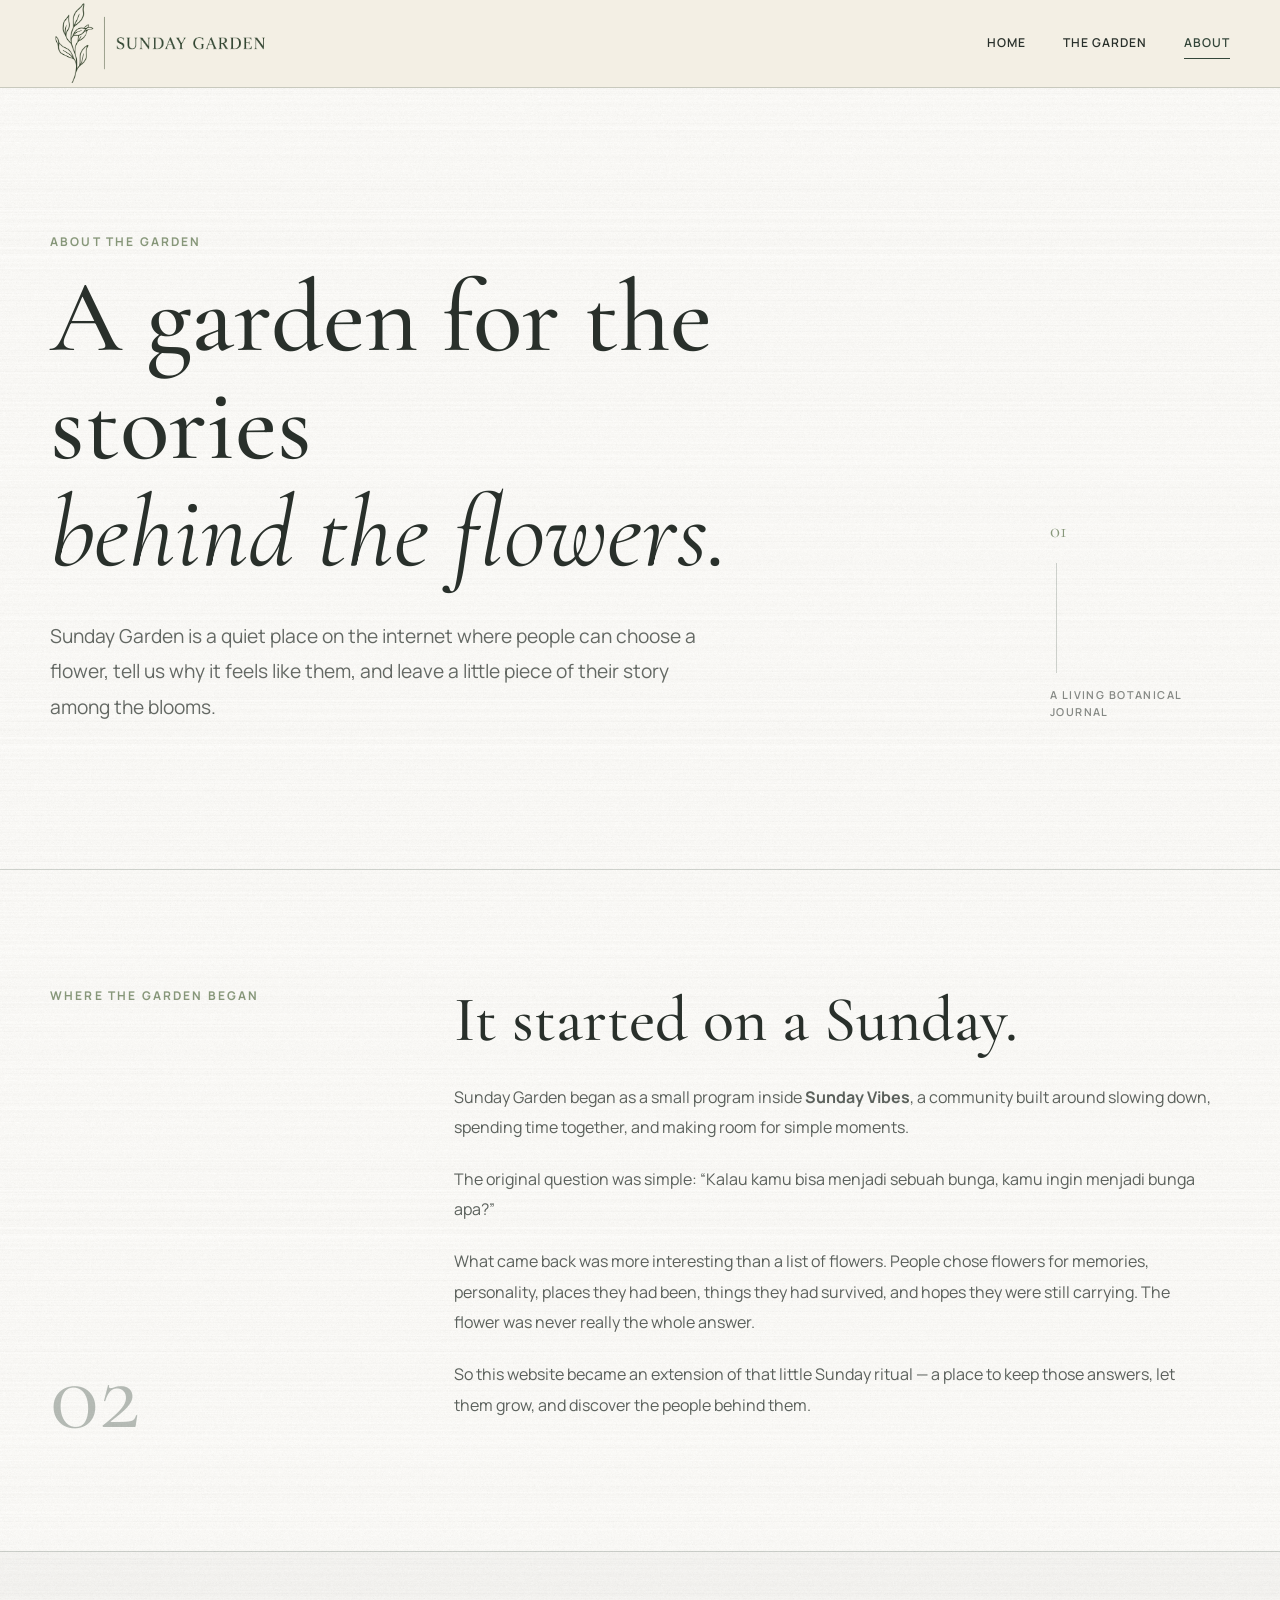
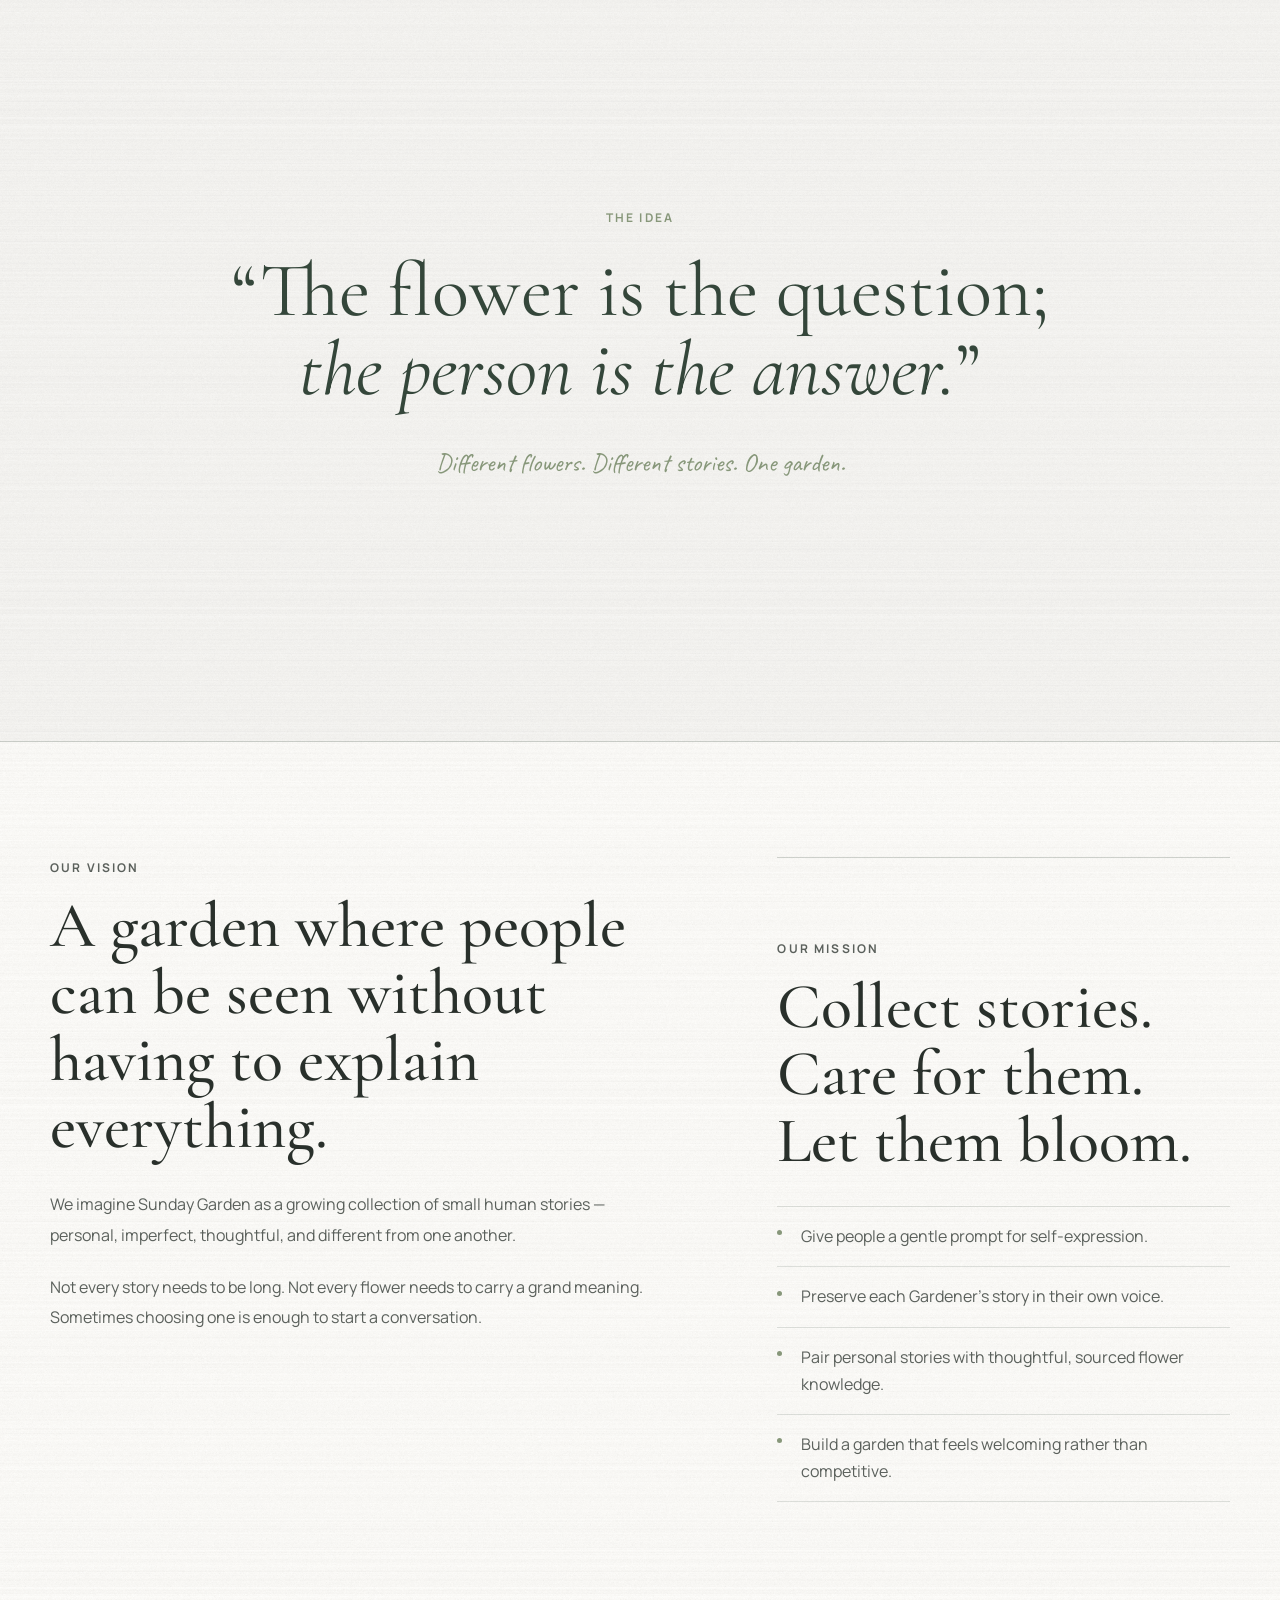
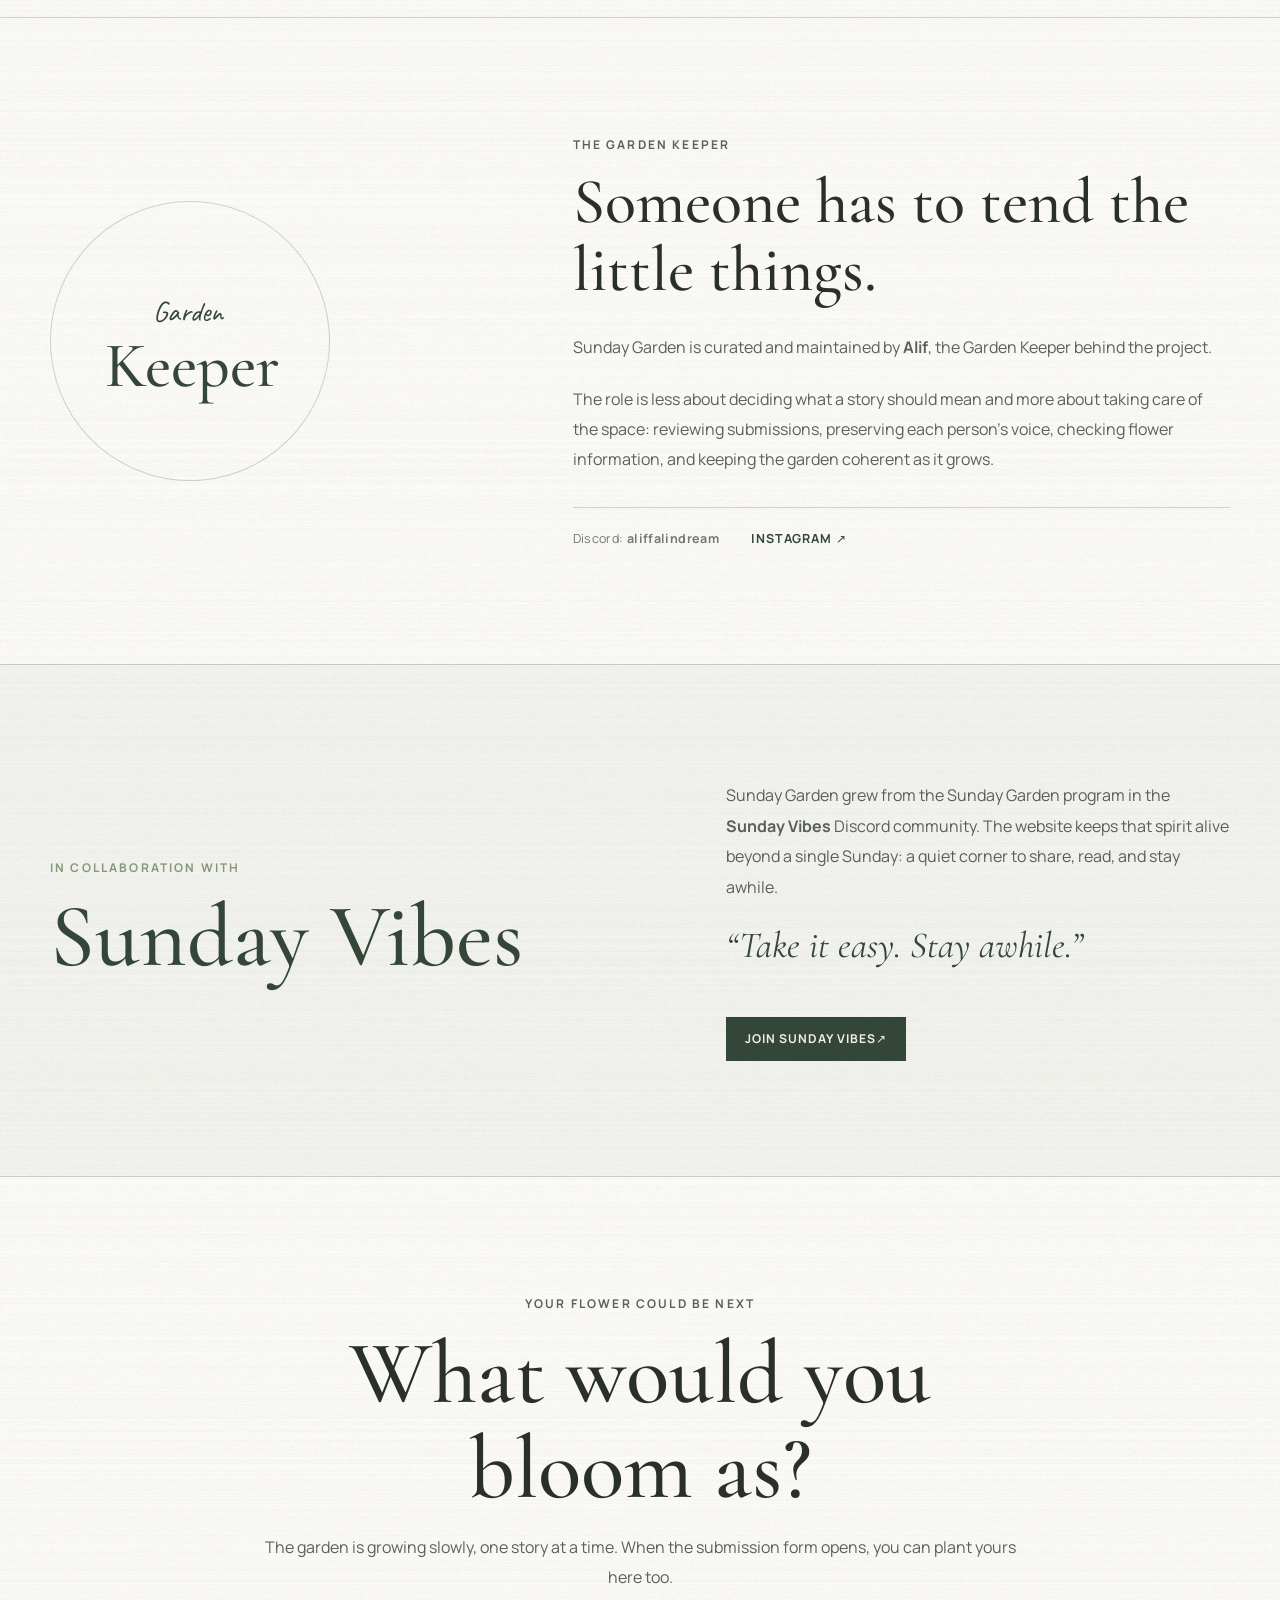
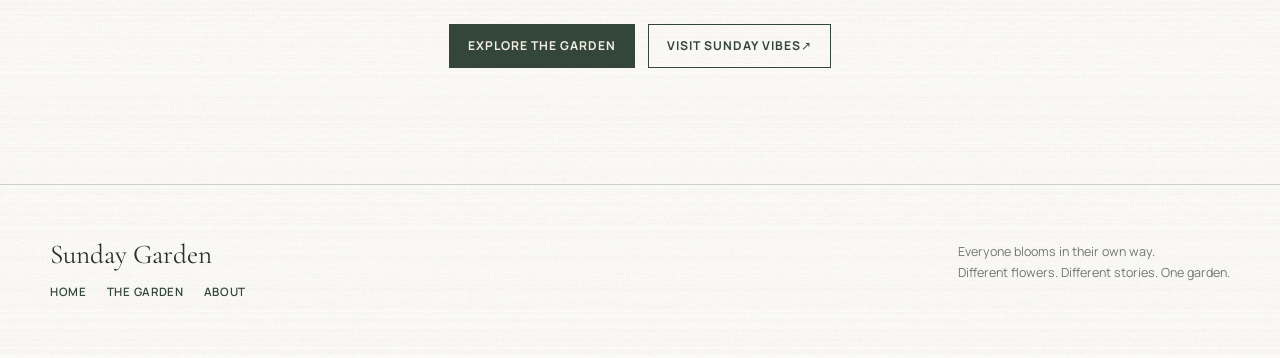
==== about.html @ 01793200 "Initial Sunday Garden website" ====
<!doctype html>
<html lang="en">
<head>
  <meta charset="utf-8">
  <meta name="viewport" content="width=device-width, initial-scale=1">
  <meta name="description" content="Learn how Sunday Garden began, what it believes, and the community behind the garden.">
  <meta name="theme-color" content="#F3EEE3">
  <title>About — Sunday Garden</title>
  <link rel="canonical" href="https://sundaygarden.com/about.html">

  <meta property="og:type" content="website">
  <meta property="og:title" content="About — Sunday Garden">
  <meta property="og:description" content="Learn how Sunday Garden began, what it believes, and the community behind the garden.">
  <meta property="og:url" content="https://sundaygarden.com/about.html">
  <meta name="twitter:card" content="summary_large_image">
  <meta name="twitter:title" content="About — Sunday Garden">
  <meta name="twitter:description" content="Learn how Sunday Garden began, what it believes, and the community behind the garden.">
  <link rel="icon" href="assets/brand/favicon.png" type="image/png">
  <link rel="stylesheet" href="css/main.css">
  <link rel="stylesheet" href="css/components.css">
  <link rel="stylesheet" href="css/about.css">
  <script src="js/main.js" defer></script>
  <script src="js/about.js" defer></script>
</head>
<body>
  <a class="skip-link" href="#main-content">Skip to content</a>
  <header class="site-header" data-site-header></header>

  <main id="main-content">
    <section class="about-hero" aria-labelledby="about-title">
      <div class="container about-hero__inner">
        <div class="about-hero__copy">
          <p class="eyebrow">About the garden</p>
          <h1 id="about-title">A garden for the stories<br><em>behind the flowers.</em></h1>
          <p class="about-hero__intro">Sunday Garden is a quiet place on the internet where people can choose a flower, tell us why it feels like them, and leave a little piece of their story among the blooms.</p>
        </div>
        <div class="about-hero__aside" aria-hidden="true">
          <span class="about-hero__number">01</span>
          <span class="about-hero__line"></span>
          <span class="about-hero__caption">A living botanical journal</span>
        </div>
      </div>
    </section>

    <section class="about-origin section" aria-labelledby="origin-title">
      <div class="container about-split">
        <div class="about-section-label">
          <p class="eyebrow">Where the garden began</p>
          <span class="about-section-label__number">02</span>
        </div>
        <div class="about-copy reading-width">
          <h2 id="origin-title">It started on a Sunday.</h2>
          <p>Sunday Garden began as a small program inside <strong>Sunday Vibes</strong>, a community built around slowing down, spending time together, and making room for simple moments.</p>
          <p>The original question was simple: <em>“Kalau kamu bisa menjadi sebuah bunga, kamu ingin menjadi bunga apa?”</em></p>
          <p>What came back was more interesting than a list of flowers. People chose flowers for memories, personality, places they had been, things they had survived, and hopes they were still carrying. The flower was never really the whole answer.</p>
          <p>So this website became an extension of that little Sunday ritual — a place to keep those answers, let them grow, and discover the people behind them.</p>
        </div>
      </div>
    </section>

    <section class="about-philosophy section" aria-labelledby="philosophy-title">
      <div class="container about-philosophy__inner">
        <p class="eyebrow">The idea</p>
        <blockquote>
          <p id="philosophy-title">“The flower is the question;<br><em>the person is the answer.</em>”</p>
        </blockquote>
        <p class="about-philosophy__note">Different flowers. Different stories. One garden.</p>
      </div>
    </section>

    <section class="about-vision section" aria-labelledby="vision-title">
      <div class="container about-values">
        <article class="about-value">
          <p class="eyebrow">Our vision</p>
          <h2 id="vision-title">A garden where people can be seen without having to explain everything.</h2>
          <p>We imagine Sunday Garden as a growing collection of small human stories — personal, imperfect, thoughtful, and different from one another.</p>
          <p>Not every story needs to be long. Not every flower needs to carry a grand meaning. Sometimes choosing one is enough to start a conversation.</p>
        </article>
        <article class="about-value about-value--mission" aria-labelledby="mission-title">
          <p class="eyebrow">Our mission</p>
          <h2 id="mission-title">Collect stories. Care for them. Let them bloom.</h2>
          <ul class="about-list">
            <li>Give people a gentle prompt for self-expression.</li>
            <li>Preserve each Gardener's story in their own voice.</li>
            <li>Pair personal stories with thoughtful, sourced flower knowledge.</li>
            <li>Build a garden that feels welcoming rather than competitive.</li>
          </ul>
        </article>
      </div>
    </section>

    <section class="about-keeper section" aria-labelledby="keeper-title">
      <div class="container about-keeper__layout">
        <div class="about-keeper__mark" aria-hidden="true">
          <span>Garden</span>
          <strong>Keeper</strong>
        </div>
        <div class="about-copy">
          <p class="eyebrow">The Garden Keeper</p>
          <h2 id="keeper-title">Someone has to tend the little things.</h2>
          <p>Sunday Garden is curated and maintained by <strong>Alif</strong>, the Garden Keeper behind the project.</p>
          <p>The role is less about deciding what a story should mean and more about taking care of the space: reviewing submissions, preserving each person's voice, checking flower information, and keeping the garden coherent as it grows.</p>
          <div class="about-keeper__links" aria-label="Garden Keeper links">
            <span class="about-contact">Discord: <strong>aliffalindream</strong></span>
            <a class="text-link" href="https://instagram.com/aliffalindream" target="_blank" rel="noopener noreferrer">Instagram <span aria-hidden="true">↗</span></a>
          </div>
        </div>
      </div>
    </section>

    <section class="about-collab section" aria-labelledby="collab-title">
      <div class="container about-collab__inner">
        <div>
          <p class="eyebrow">In collaboration with</p>
          <h2 id="collab-title">Sunday Vibes</h2>
        </div>
        <div class="about-collab__copy">
          <p>Sunday Garden grew from the Sunday Garden program in the <strong>Sunday Vibes</strong> Discord community. The website keeps that spirit alive beyond a single Sunday: a quiet corner to share, read, and stay awhile.</p>
          <p class="about-collab__motto">“Take it easy. Stay awhile.”</p>
          <a class="button" href="https://discord.gg/Nv282KzXm" target="_blank" rel="noopener noreferrer">Join Sunday Vibes <span aria-hidden="true">↗</span></a>
        </div>
      </div>
    </section>

    <section class="about-cta section" aria-labelledby="about-cta-title">
      <div class="container about-cta__inner">
        <p class="eyebrow">Your flower could be next</p>
        <h2 id="about-cta-title">What would you bloom as?</h2>
        <p>The garden is growing slowly, one story at a time. When the submission form opens, you can plant yours here too.</p>
        <div class="about-cta__actions">
          <a class="button" href="garden.html">Explore the Garden</a>
          <a class="button button--outline" href="https://discord.gg/Nv282KzXm" target="_blank" rel="noopener noreferrer">Visit Sunday Vibes <span aria-hidden="true">↗</span></a>
        </div>
      </div>
    </section>
  </main>

  <footer class="site-footer" data-site-footer></footer>
</body>
</html>
---- css/main.css ----
@import url('https://fonts.googleapis.com/css2?family=Caveat:wght@400;500&family=Cormorant+Garamond:ital,wght@0,400;0,500;0,600;1,400;1,500&family=Manrope:wght@400;500;600;700&display=swap');

:root {
  --forest: #34463A;
  --sage: #87977A;
  --paper: #F3EEE3;
  --taupe: #A69B88;
  --mist: #A8B9BC;
  --lotus-blue: #7188B5;
  --dusty-rose: #C49A98;
  --ink: #29302B;

  --font-display: "Cormorant Garamond", Georgia, serif;
  --font-body: "Manrope", Arial, sans-serif;
  --font-hand: "Caveat", cursive;

  --content-width: 1180px;
  --reading-width: 760px;
  --gutter: clamp(1.25rem, 4vw, 3rem);
  --section-space: clamp(4rem, 9vw, 8rem);
  --border: rgba(52, 70, 58, 0.22);
  --shadow-paper: 0 12px 30px rgba(41, 48, 43, 0.06);
}

*, *::before, *::after { box-sizing: border-box; }

html {
  scroll-behavior: smooth;
  background: var(--paper);
}

body {
  margin: 0;
  min-width: 320px;
  color: var(--ink);
  background-color: var(--paper);
  background-image: url("../assets/textures/paper.webp");
  background-repeat: repeat;
  background-size: 700px auto;
  font-family: var(--font-body);
  font-size: 16px;
  line-height: 1.7;
  text-rendering: optimizeLegibility;
  -webkit-font-smoothing: antialiased;
  font-synthesis: none;
}

img { display: block; max-width: 100%; height: auto; }

a { color: inherit; }

button, input, textarea, select { font: inherit; }

button { color: inherit; }

h1, h2, h3, p { margin-top: 0; }

h1, h2, h3 {
  font-family: var(--font-display);
  font-weight: 500;
  line-height: 1.05;
}

h1 { font-size: clamp(3rem, 8vw, 7rem); }
h2 { font-size: clamp(2.2rem, 5vw, 4.2rem); }
h3 { font-size: clamp(1.7rem, 3vw, 2.5rem); }

::selection {
  color: var(--paper);
  background: var(--forest);
}

:focus-visible {
  outline: 2px solid var(--forest);
  outline-offset: 4px;
}

.skip-link {
  position: fixed;
  z-index: 1000;
  top: 1rem;
  left: 1rem;
  padding: .65rem 1rem;
  color: var(--paper);
  background: var(--forest);
  transform: translateY(-160%);
  transition: transform 160ms ease;
}
.skip-link:focus { transform: translateY(0); }

.container {
  width: min(100% - (var(--gutter) * 2), var(--content-width));
  margin-inline: auto;
}

.reading-width {
  width: min(100%, var(--reading-width));
  margin-inline: auto;
}

.section {
  padding-block: var(--section-space);
}

.eyebrow {
  margin-bottom: .75rem;
  color: var(--sage);
  font-family: var(--font-body);
  font-size: .75rem;
  font-weight: 700;
  letter-spacing: .18em;
  text-transform: uppercase;
}

.muted { color: rgba(41, 48, 43, .68); }

.sr-only {
  position: absolute;
  width: 1px;
  height: 1px;
  padding: 0;
  margin: -1px;
  overflow: hidden;
  clip: rect(0, 0, 0, 0);
  white-space: nowrap;
  border: 0;
}

.text-center { text-align: center; }

.flow > * + * { margin-top: 1rem; }

@media (prefers-reduced-motion: reduce) {
  html { scroll-behavior: auto; }
  *, *::before, *::after {
    animation-duration: .01ms !important;
    animation-iteration-count: 1 !important;
    transition-duration: .01ms !important;
  }
}

/* Phase 07 — responsive refinement */
:root {
  --header-height: 78px;
}

@media (max-width: 900px) {
  :root {
    --section-space: clamp(3.75rem, 8vw, 6rem);
  }

  h1 { font-size: clamp(3rem, 9vw, 5.75rem); }
  h2 { font-size: clamp(2.1rem, 6vw, 3.75rem); }

  .section { padding-block: var(--section-space); }
}

@media (max-width: 680px) {
  :root {
    --gutter: 1.15rem;
    --section-space: 4rem;
  }

  body {
    font-size: 15px;
    background-size: 520px auto;
  }

  h1 { font-size: clamp(2.9rem, 14vw, 4.4rem); }
  h2 { font-size: clamp(2.15rem, 10vw, 3.2rem); }
  h3 { font-size: clamp(1.5rem, 7vw, 2rem); }

  .container {
    width: min(100% - (var(--gutter) * 2), var(--content-width));
  }

  .button {
    min-height: 46px;
    padding-inline: 1rem;
  }
}

@media (max-width: 380px) {
  :root { --gutter: 1rem; }
  body { font-size: 14px; }
}


/* Phase 08 — accessibility + performance */
img {
  color: rgba(41, 48, 43, .62);
}

[hidden] {
  display: none !important;
}

@media (prefers-reduced-transparency: reduce) {
  .site-header {
    background: var(--paper);
  }
}


.noscript-note {
  padding: 1rem 0;
  color: rgba(41, 48, 43, .68);
  font-family: var(--font-display);
  font-style: italic;
}

/* Phase 10 — final polish */
html { overflow-x: hidden; }
body { overflow-x: hidden; }
button, a, input, select { -webkit-tap-highlight-color: transparent; }

.text-link,
.site-nav__links a,
.site-footer__links a,
.button {
  text-underline-offset: 0.2em;
}

@media (max-width: 680px) {
  .skip-link { left: .75rem; top: .75rem; }
}
---- css/components.css ----
/* Sunday Garden — global components */

.site-header {
  position: sticky;
  top: 0;
  z-index: 20;
  border-bottom: 1px solid var(--border);
  background: rgba(243, 238, 227, 0.94);
  backdrop-filter: blur(8px);
  -webkit-backdrop-filter: blur(8px);
}

.site-nav {
  display: flex;
  align-items: center;
  justify-content: space-between;
  gap: 2rem;
  min-height: 78px;
}

.site-brand {
  display: inline-flex;
  align-items: center;
  flex: 0 0 auto;
  line-height: 0;
}

.site-brand img {
  width: clamp(150px, 18vw, 220px);
  height: auto;
}

.site-nav__links {
  display: flex;
  align-items: center;
  gap: clamp(1rem, 3vw, 2.25rem);
  margin: 0;
  padding: 0;
  list-style: none;
}

.site-nav__links a {
  position: relative;
  display: inline-block;
  padding-block: .35rem;
  color: var(--ink);
  font-size: .76rem;
  font-weight: 600;
  letter-spacing: .09em;
  text-decoration: none;
  text-transform: uppercase;
}

.site-nav__links a::after {
  position: absolute;
  right: 0;
  bottom: 0;
  left: 0;
  height: 1px;
  content: "";
  background: var(--forest);
  transform: scaleX(0);
  transform-origin: right;
  transition: transform 180ms ease;
}

.site-nav__links a:hover::after,
.site-nav__links a:focus-visible::after,
.site-nav__links a[aria-current="page"]::after {
  transform: scaleX(1);
  transform-origin: left;
}

.site-nav__links a[aria-current="page"] {
  color: var(--forest);
}

.site-nav__toggle {
  display: none;
  align-items: center;
  justify-content: center;
  width: 42px;
  height: 42px;
  padding: 0;
  border: 1px solid var(--border);
  border-radius: 0;
  background: transparent;
  cursor: pointer;
}

.site-nav__toggle-bars {
  display: grid;
  gap: 5px;
  width: 18px;
  margin-inline: auto;
}

.site-nav__toggle-bars span {
  display: block;
  height: 1px;
  background: var(--forest);
  transition: transform 180ms ease, opacity 180ms ease;
}

.site-nav__toggle[aria-expanded="true"] .site-nav__toggle-bars span:first-child {
  transform: translateY(3px) rotate(45deg);
}

.site-nav__toggle[aria-expanded="true"] .site-nav__toggle-bars span:last-child {
  transform: translateY(-3px) rotate(-45deg);
}

.site-footer {
  padding: 3.5rem var(--gutter);
  border-top: 1px solid var(--border);
}

.site-footer__inner {
  display: flex;
  align-items: flex-start;
  justify-content: space-between;
  gap: 2rem;
  width: min(100%, var(--content-width));
  margin-inline: auto;
}

.site-footer__mark {
  font-family: var(--font-display);
  font-size: 1.7rem;
  line-height: 1;
}

.site-footer__meta {
  max-width: 36rem;
  margin: 0;
  color: rgba(41, 48, 43, .65);
  font-size: .78rem;
  line-height: 1.7;
}

.site-footer__links {
  display: flex;
  flex-wrap: wrap;
  gap: .5rem 1.25rem;
  margin-top: .9rem;
}

.site-footer__links a {
  color: var(--forest);
  font-size: .72rem;
  font-weight: 600;
  letter-spacing: .06em;
  text-decoration: none;
  text-transform: uppercase;
}

.site-footer__links a:hover,
.site-footer__links a:focus-visible {
  text-decoration: underline;
  text-underline-offset: .25rem;
}

.button {
  display: inline-flex;
  align-items: center;
  justify-content: center;
  min-height: 44px;
  padding: .7rem 1.15rem;
  border: 1px solid var(--forest);
  border-radius: 0;
  color: var(--paper);
  background: var(--forest);
  font-size: .76rem;
  font-weight: 700;
  letter-spacing: .08em;
  line-height: 1.2;
  text-decoration: none;
  text-transform: uppercase;
  transition: background 180ms ease, color 180ms ease, border-color 180ms ease;
}

.button:hover,
.button:focus-visible {
  color: var(--forest);
  background: transparent;
}

.button--outline {
  color: var(--forest);
  background: transparent;
}

.button--outline:hover,
.button--outline:focus-visible {
  color: var(--paper);
  background: var(--forest);
}

@media (max-width: 680px) {
  .site-header {
    backdrop-filter: none;
    -webkit-backdrop-filter: none;
  }

  .site-nav {
    position: relative;
    min-height: 70px;
    padding-block: .85rem;
  }

  .site-nav__toggle {
    display: inline-grid;
    place-items: center;
  }

  .site-nav__links {
    position: absolute;
    top: calc(100% + 1px);
    right: 0;
    left: 0;
    display: grid;
    gap: 0;
    padding: .5rem var(--gutter) .9rem;
    border-bottom: 1px solid var(--border);
    background: var(--paper);
    visibility: hidden;
    opacity: 0;
    transform: translateY(-8px);
    transition: opacity 160ms ease, transform 160ms ease, visibility 160ms ease;
  }

  .site-nav__links[data-open="true"] {
    visibility: visible;
    opacity: 1;
    transform: translateY(0);
  }

  .site-nav__links li {
    border-bottom: 1px solid rgba(52, 70, 58, .1);
  }

  .site-nav__links li:last-child {
    border-bottom: 0;
  }

  .site-nav__links a {
    display: block;
    padding: .85rem 0;
  }

  .site-nav__links a::after {
    display: none;
  }

  .site-footer__inner {
    flex-direction: column;
  }
}

@media (prefers-reduced-motion: reduce) {
  .site-nav__links,
  .site-nav__links a::after,
  .site-nav__toggle-bars span,
  .button {
    transition: none;
  }
}

/* Phase 07 — navigation refinement */
@media (max-width: 900px) and (min-width: 681px) {
  .site-nav { min-height: 72px; }
  .site-brand img { width: clamp(145px, 20vw, 190px); }
  .site-nav__links { gap: 1.15rem; }
  .site-nav__links a { font-size: .7rem; }
}

@media (max-width: 680px) {
  .site-brand img { width: min(46vw, 175px); }

  .site-nav__links a {
    display: block;
    padding: .85rem .1rem;
    font-size: .78rem;
  }

  .site-nav__links a::after { bottom: .45rem; }

  .site-footer { padding-block: 2.75rem; }
  .site-footer__inner { flex-direction: column; }
  .site-footer__meta { max-width: 28rem; }
}


/* Phase 08 — accessible interaction details */
.site-nav__links a,
.button,
.text-link,
.site-footer__links a {
  -webkit-tap-highlight-color: transparent;
}

.site-nav__toggle:focus-visible,
.garden-search input:focus-visible,
.garden-filter select:focus-visible {
  outline-offset: 3px;
}
---- css/about.css ----
/* Sunday Garden — About page */

.about-hero {
  min-height: min(760px, calc(100vh - 78px));
  display: grid;
  align-items: center;
  border-bottom: 1px solid var(--border);
}

.about-hero__inner {
  display: grid;
  grid-template-columns: minmax(0, 1fr) 180px;
  gap: 4rem;
  align-items: end;
  padding-block: clamp(5rem, 12vw, 9rem);
}

.about-hero__copy { max-width: 850px; }

.about-hero h1 {
  max-width: 900px;
  margin-bottom: 2rem;
  font-size: clamp(3.3rem, 8vw, 7rem);
}

.about-hero h1 em,
.about-copy h2 em,
.about-value h2 em { font-weight: 400; }

.about-hero__intro {
  max-width: 680px;
  margin: 0;
  color: rgba(41, 48, 43, .72);
  font-size: clamp(1rem, 1.5vw, 1.2rem);
  line-height: 1.85;
}

.about-hero__aside {
  display: flex;
  flex-direction: column;
  align-items: flex-start;
  gap: .9rem;
  padding-bottom: .35rem;
}

.about-hero__number {
  color: var(--sage);
  font-family: var(--font-display);
  font-size: 1.3rem;
}

.about-hero__line {
  width: 1px;
  height: 110px;
  margin-left: .4rem;
  background: var(--border);
}

.about-hero__caption {
  max-width: 9rem;
  color: rgba(41, 48, 43, .56);
  font-size: .68rem;
  font-weight: 600;
  letter-spacing: .13em;
  line-height: 1.5;
  text-transform: uppercase;
}

.about-split {
  display: grid;
  grid-template-columns: minmax(180px, .65fr) minmax(0, 1.8fr);
  gap: clamp(3rem, 8vw, 8rem);
}

.about-section-label {
  display: flex;
  flex-direction: column;
  justify-content: space-between;
  min-height: 100%;
}

.about-section-label__number {
  color: rgba(52, 70, 58, .35);
  font-family: var(--font-display);
  font-size: clamp(4rem, 8vw, 7rem);
  line-height: .8;
}

.about-copy { max-width: 760px; }

.about-copy h2,
.about-value h2,
.about-keeper h2 {
  margin-bottom: 1.8rem;
  font-size: clamp(2.5rem, 5vw, 4.5rem);
}

.about-copy p,
.about-value p,
.about-collab__copy p,
.about-cta__inner > p {
  color: rgba(41, 48, 43, .76);
  line-height: 1.9;
}

.about-copy p + p,
.about-value p + p,
.about-collab__copy p + p { margin-top: 1.35rem; }

.about-philosophy {
  overflow: hidden;
  border-block: 1px solid var(--border);
  background: rgba(52, 70, 58, .035);
}

.about-philosophy__inner {
  position: relative;
  text-align: center;
  padding-block: clamp(5rem, 11vw, 9rem);
}

.about-philosophy blockquote { margin: 1.5rem auto 0; }

.about-philosophy blockquote p {
  margin: 0;
  color: var(--forest);
  font-family: var(--font-display);
  font-size: clamp(2.5rem, 6vw, 5.6rem);
  font-weight: 400;
  line-height: 1.02;
}

.about-philosophy__note {
  margin: 2rem 0 0;
  color: var(--sage);
  font-family: var(--font-hand);
  font-size: clamp(1.25rem, 2vw, 1.7rem);
}

.about-values {
  display: grid;
  grid-template-columns: 1.15fr .85fr;
  gap: clamp(3rem, 9vw, 9rem);
}

.about-value--mission {
  padding-top: 5rem;
  border-top: 1px solid var(--border);
}

.about-list {
  margin: 2rem 0 0;
  padding: 0;
  list-style: none;
}

.about-list li {
  position: relative;
  padding: 1rem 0 1rem 1.5rem;
  border-top: 1px solid rgba(52, 70, 58, .15);
  color: rgba(41, 48, 43, .76);
  line-height: 1.7;
}

.about-list li::before {
  position: absolute;
  top: 1.45rem;
  left: 0;
  width: 5px;
  height: 5px;
  border-radius: 50%;
  background: var(--sage);
  content: "";
}

.about-list li:last-child { border-bottom: 1px solid rgba(52, 70, 58, .15); }

.about-keeper { border-top: 1px solid var(--border); }

.about-keeper__layout {
  display: grid;
  grid-template-columns: minmax(220px, .75fr) minmax(0, 1.25fr);
  gap: clamp(3rem, 10vw, 10rem);
  align-items: center;
}

.about-keeper__mark {
  display: flex;
  flex-direction: column;
  width: min(100%, 280px);
  aspect-ratio: 1;
  align-items: center;
  justify-content: center;
  border: 1px solid var(--border);
  border-radius: 50%;
  color: var(--forest);
  transform: rotate(-5deg);
}

.about-keeper__mark span {
  font-family: var(--font-hand);
  font-size: 1.8rem;
  transform: rotate(5deg);
}

.about-keeper__mark strong {
  font-family: var(--font-display);
  font-size: clamp(2.4rem, 5vw, 4rem);
  font-weight: 500;
  line-height: .9;
  transform: rotate(5deg);
}

.about-keeper__links {
  display: flex;
  flex-wrap: wrap;
  gap: 1rem 2rem;
  align-items: center;
  margin-top: 2rem;
  padding-top: 1.25rem;
  border-top: 1px solid var(--border);
}

.about-contact {
  color: rgba(41, 48, 43, .64);
  font-size: .78rem;
  letter-spacing: .03em;
}

.about-collab {
  border-block: 1px solid var(--border);
  background: rgba(135, 151, 122, .08);
}

.about-collab__inner {
  display: grid;
  grid-template-columns: minmax(0, 1fr) minmax(0, .9fr);
  gap: clamp(3rem, 9vw, 8rem);
  align-items: center;
}

.about-collab h2 {
  margin: 0;
  color: var(--forest);
  font-size: clamp(3rem, 7vw, 6rem);
}

.about-collab__copy { max-width: 590px; }

.about-collab__motto {
  color: var(--forest) !important;
  font-family: var(--font-display);
  font-size: clamp(1.6rem, 3vw, 2.3rem);
  font-style: italic;
  line-height: 1.2 !important;
}

.about-collab .button { margin-top: .8rem; }

.about-cta { text-align: center; }

.about-cta__inner {
  max-width: 760px;
  margin-inline: auto;
}

.about-cta h2 {
  margin-bottom: 1rem;
  font-size: clamp(3rem, 7vw, 6rem);
}

.about-cta__actions {
  display: flex;
  flex-wrap: wrap;
  justify-content: center;
  gap: .8rem;
  margin-top: 2rem;
}

.text-link {
  color: var(--forest);
  font-size: .78rem;
  font-weight: 700;
  letter-spacing: .07em;
  text-decoration: none;
  text-transform: uppercase;
}

.text-link:hover,
.text-link:focus-visible { text-decoration: underline; text-underline-offset: .3rem; }

@media (max-width: 820px) {
  .about-hero__inner,
  .about-split,
  .about-values,
  .about-keeper__layout,
  .about-collab__inner {
    grid-template-columns: 1fr;
  }

  .about-hero { min-height: auto; }

  .about-hero__inner { gap: 2rem; }

  .about-hero__aside {
    flex-direction: row;
    align-items: center;
  }

  .about-hero__line {
    width: 80px;
    height: 1px;
    margin: 0;
  }

  .about-section-label { min-height: auto; }
  .about-section-label__number { display: none; }

  .about-value--mission { padding-top: 0; border-top: 0; }

  .about-keeper__mark { width: 190px; }
}

@media (max-width: 560px) {
  .about-hero h1 { font-size: clamp(3rem, 15vw, 4.6rem); }

  .about-philosophy blockquote p { font-size: clamp(2.35rem, 12vw, 3.5rem); }

  .about-cta__actions {
    flex-direction: column;
    align-items: stretch;
  }
}

/* Phase 07 — about responsive refinement */
@media (max-width: 1000px) and (min-width: 681px) {
  .about-hero__inner { grid-template-columns: minmax(0, 1fr) 120px; gap: 2.5rem; }
  .about-split { gap: 3rem; }
  .about-values { gap: 3rem; }
  .about-keeper__layout { gap: 4rem; }
  .about-collab__inner { gap: 3.5rem; }
}

@media (max-width: 680px) {
  .about-hero { min-height: auto; }
  .about-hero__inner { grid-template-columns: 1fr; gap: 2.5rem; padding-block: 4.5rem 3.75rem; }
  .about-hero h1 { font-size: clamp(3rem, 14vw, 4.4rem); }
  .about-hero__intro { line-height: 1.75; }
  .about-hero__aside { flex-direction: row; align-items: center; padding-bottom: 0; }
  .about-hero__line { width: 70px; height: 1px; margin-left: 0; }
  .about-hero__caption { max-width: none; }
  .about-split { grid-template-columns: 1fr; gap: 2rem; }
  .about-section-label { min-height: auto; }
  .about-section-label__number { font-size: 4rem; }
  .about-copy h2, .about-value h2, .about-keeper h2 { font-size: clamp(2.2rem, 10vw, 3.1rem); }
  .about-philosophy__inner { padding-block: 4.5rem; }
  .about-philosophy blockquote p { font-size: clamp(2.25rem, 11vw, 3.4rem); }
  .about-values { grid-template-columns: 1fr; gap: 3.5rem; }
  .about-value--mission { padding-top: 3rem; }
  .about-keeper__layout { grid-template-columns: 1fr; gap: 3rem; align-items: start; }
  .about-keeper__mark { width: min(58vw, 240px); margin-inline: auto; }
  .about-keeper__links { align-items: flex-start; flex-direction: column; gap: .8rem; }
  .about-collab__inner { grid-template-columns: 1fr; gap: 2.5rem; }
  .about-collab h2 { font-size: clamp(3rem, 15vw, 5rem); }
  .about-cta__actions { flex-direction: column; }
  .about-cta__actions .button { width: 100%; }
}
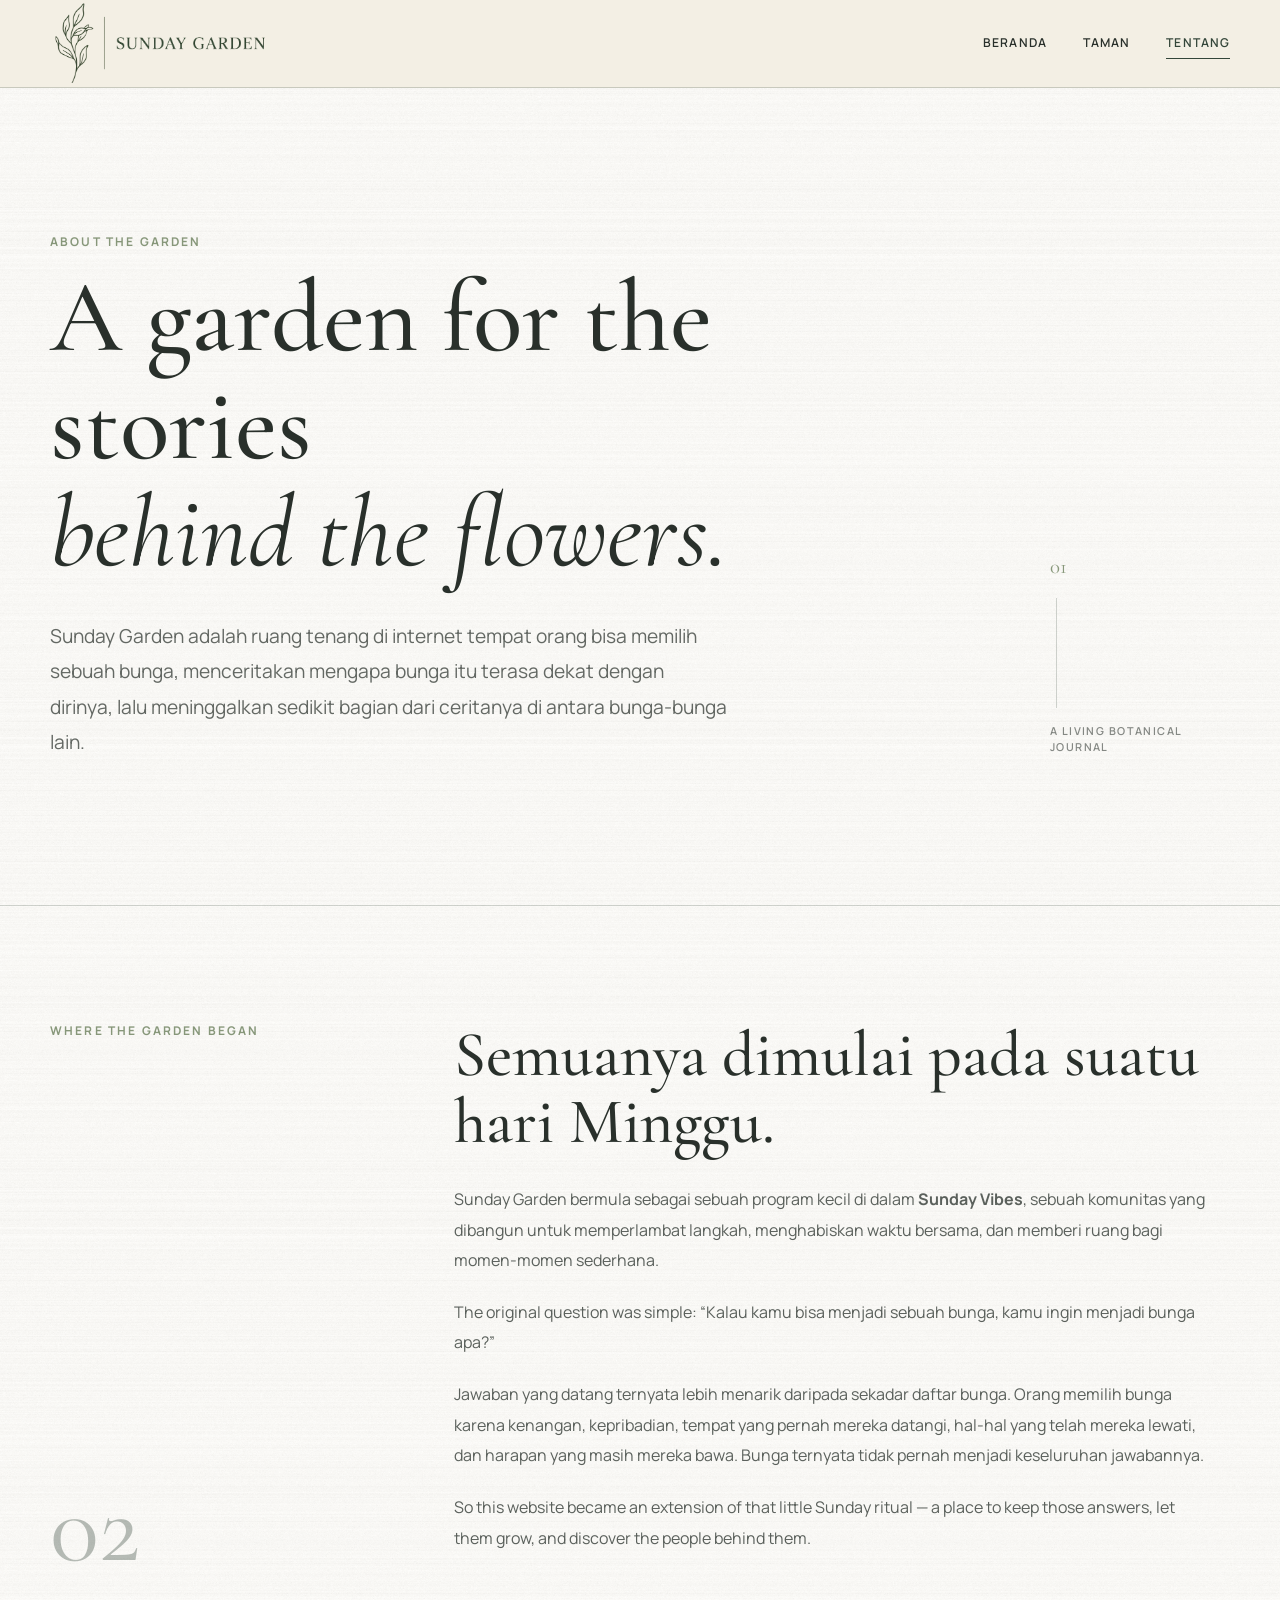
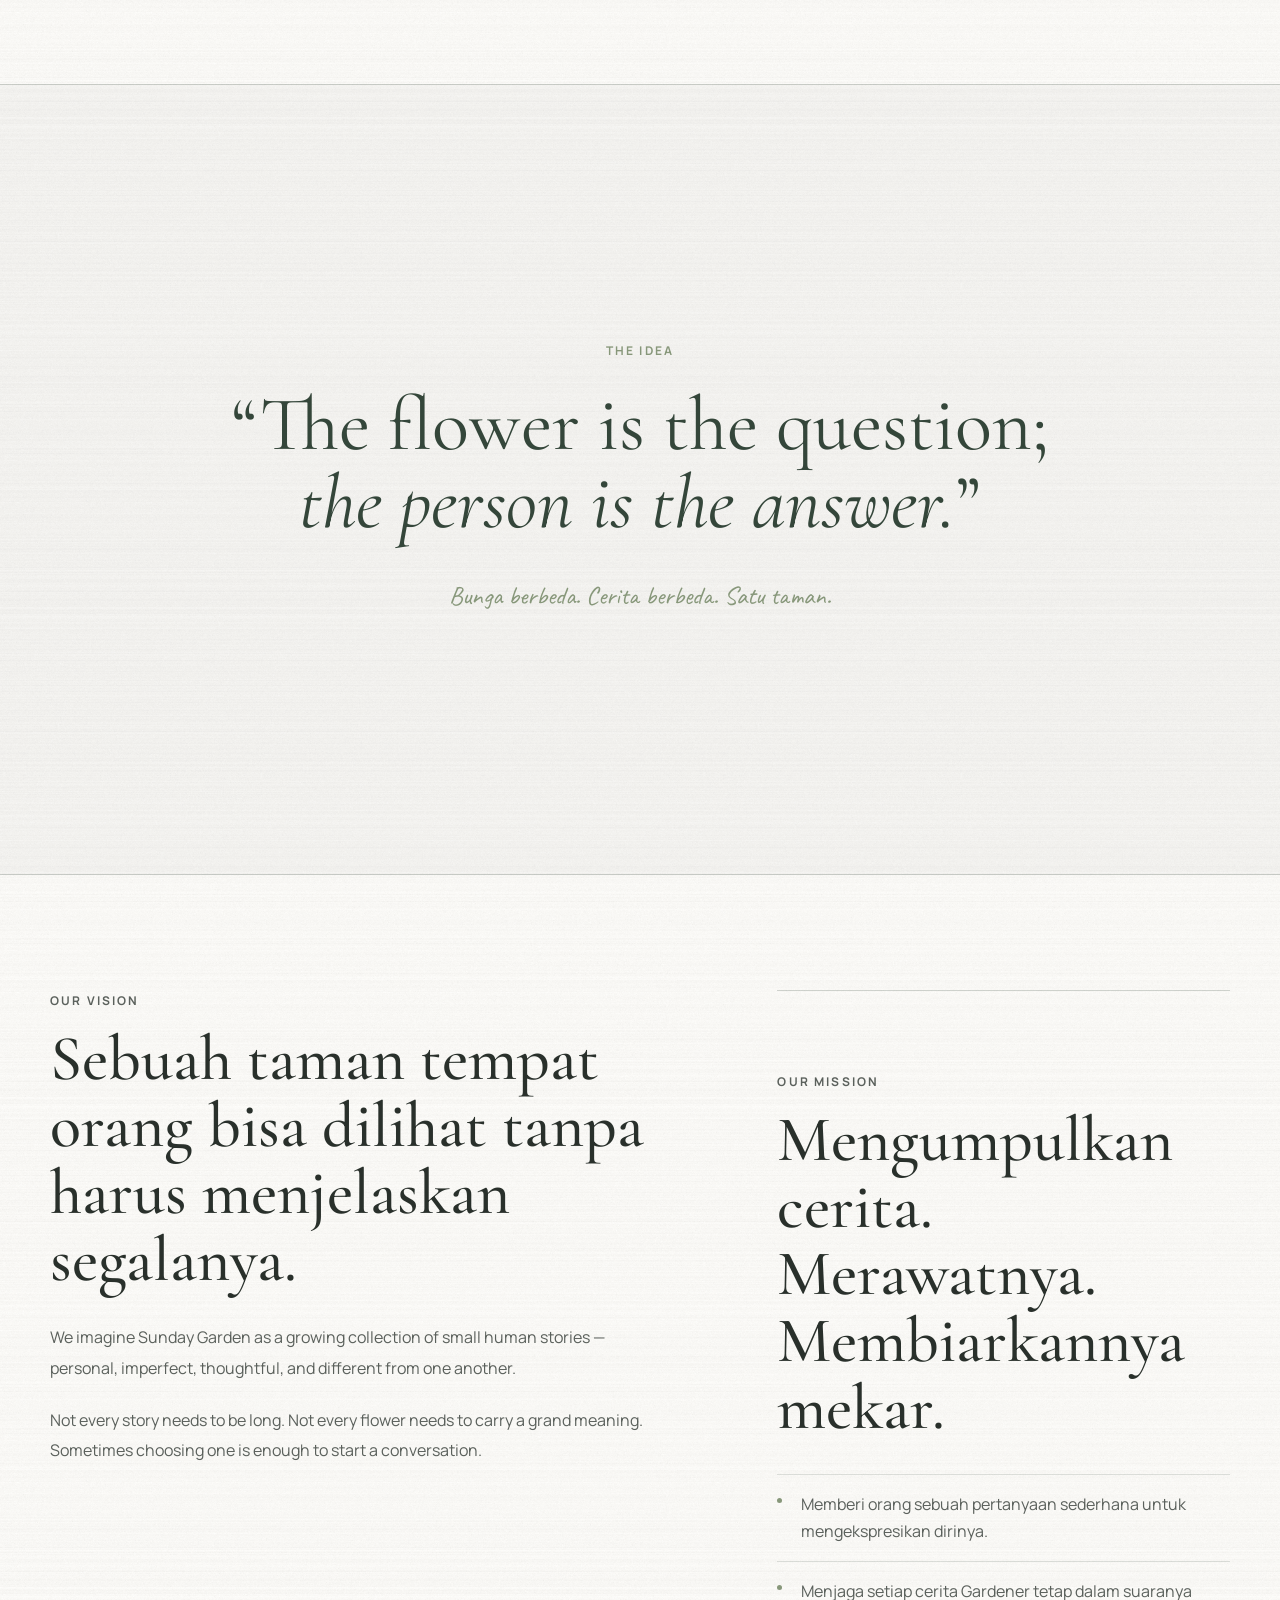
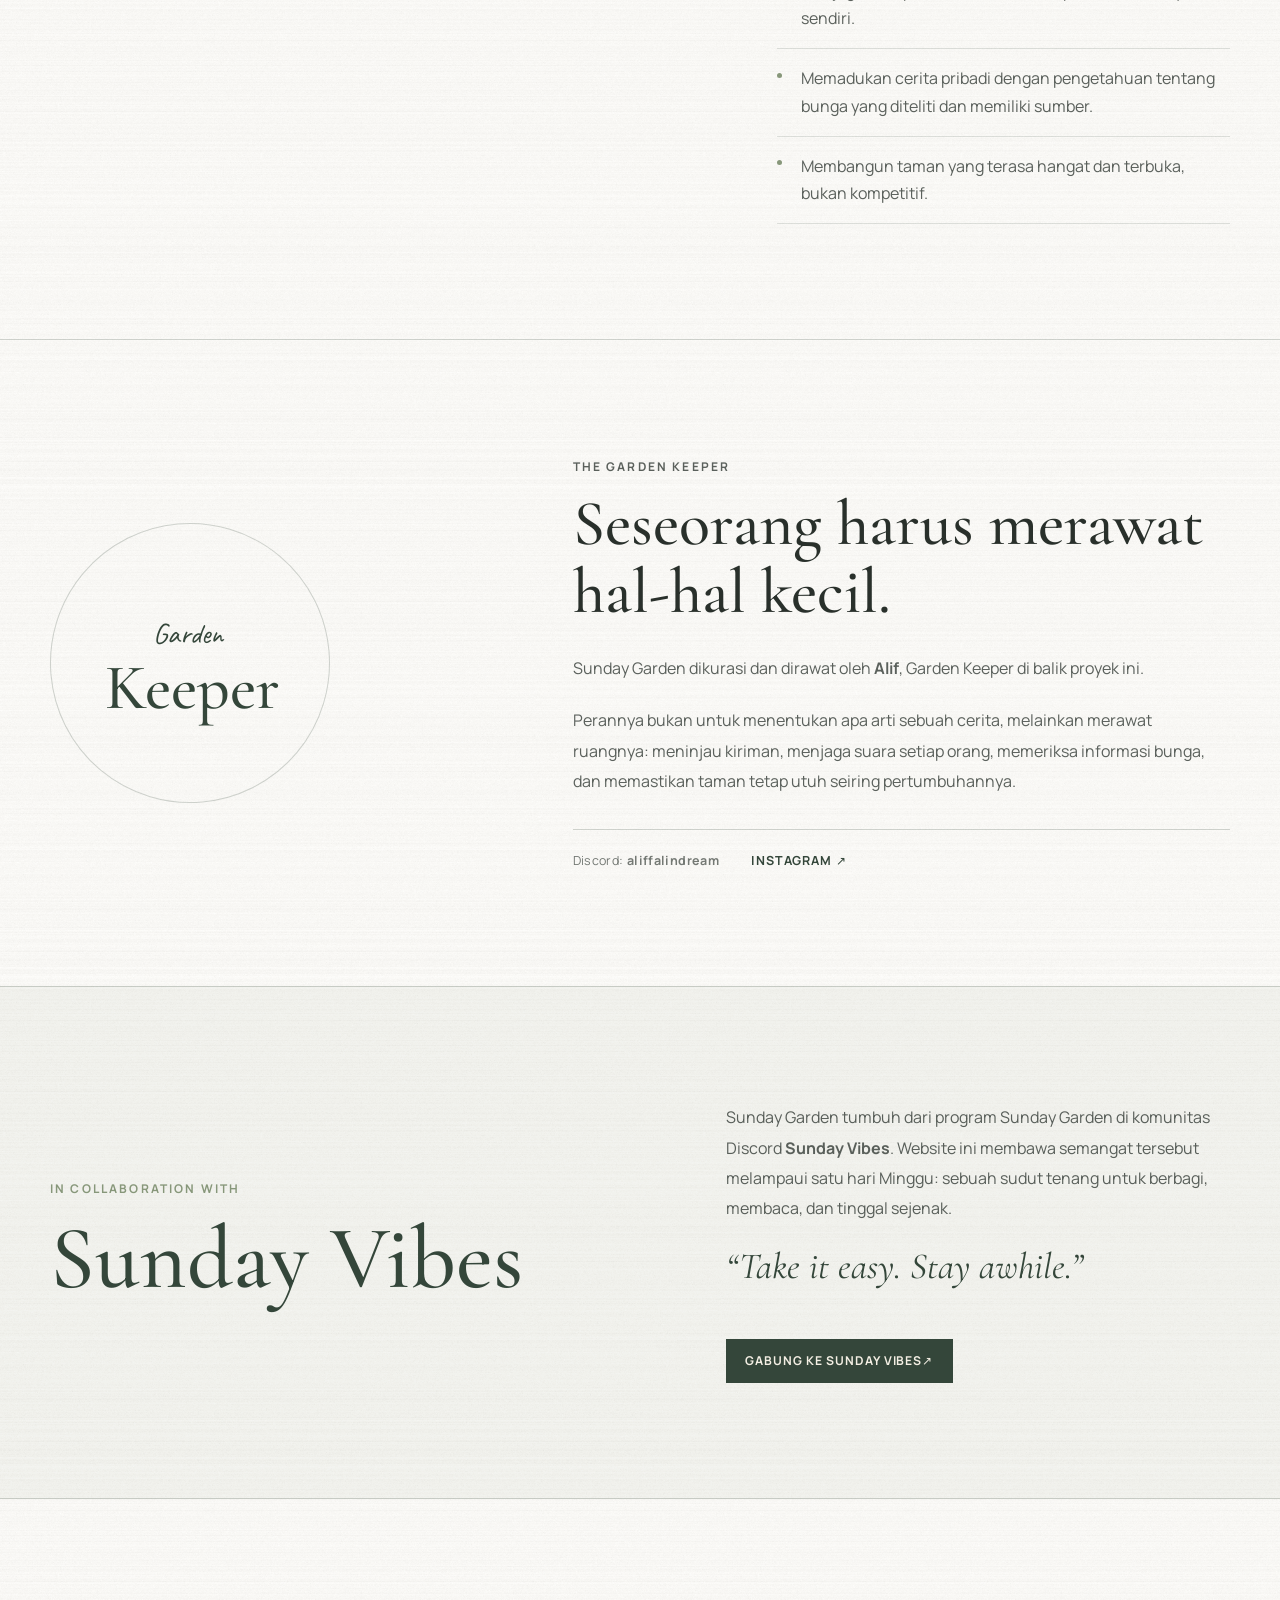
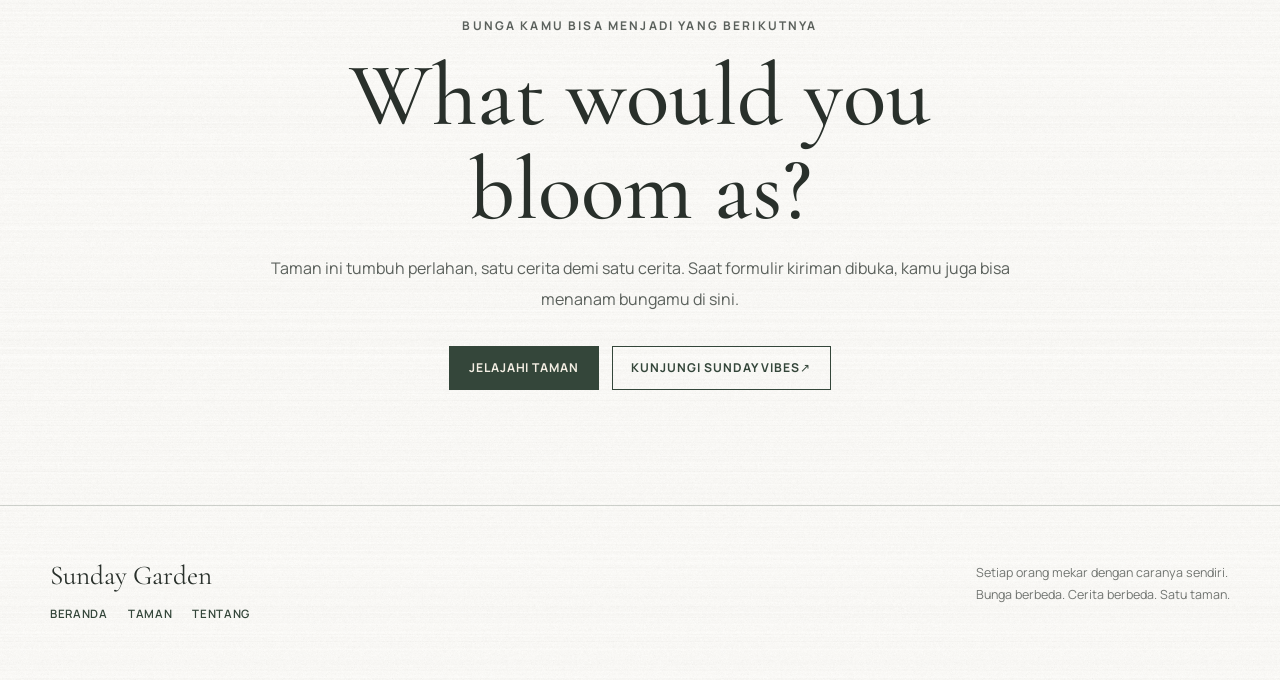
==== commit 42dc8844: "remake and fix log" ====
--- a/about.html
+++ b/about.html
@@ -23,7 +23,7 @@
   <script src="js/about.js" defer></script>
 </head>
 <body>
-  <a class="skip-link" href="#main-content">Skip to content</a>
+  <a class="skip-link" href="#main-content">Lewati ke konten utama</a>
   <header class="site-header" data-site-header></header>
 
   <main id="main-content">
@@ -32,7 +32,7 @@
         <div class="about-hero__copy">
           <p class="eyebrow">About the garden</p>
           <h1 id="about-title">A garden for the stories<br><em>behind the flowers.</em></h1>
-          <p class="about-hero__intro">Sunday Garden is a quiet place on the internet where people can choose a flower, tell us why it feels like them, and leave a little piece of their story among the blooms.</p>
+          <p class="about-hero__intro">Sunday Garden adalah ruang tenang di internet tempat orang bisa memilih sebuah bunga, menceritakan mengapa bunga itu terasa dekat dengan dirinya, lalu meninggalkan sedikit bagian dari ceritanya di antara bunga-bunga lain.</p>
         </div>
         <div class="about-hero__aside" aria-hidden="true">
           <span class="about-hero__number">01</span>
@@ -49,10 +49,10 @@
           <span class="about-section-label__number">02</span>
         </div>
         <div class="about-copy reading-width">
-          <h2 id="origin-title">It started on a Sunday.</h2>
-          <p>Sunday Garden began as a small program inside <strong>Sunday Vibes</strong>, a community built around slowing down, spending time together, and making room for simple moments.</p>
+          <h2 id="origin-title">Semuanya dimulai pada suatu hari Minggu.</h2>
+          <p>Sunday Garden bermula sebagai sebuah program kecil di dalam <strong>Sunday Vibes</strong>, sebuah komunitas yang dibangun untuk memperlambat langkah, menghabiskan waktu bersama, dan memberi ruang bagi momen-momen sederhana.</p>
           <p>The original question was simple: <em>“Kalau kamu bisa menjadi sebuah bunga, kamu ingin menjadi bunga apa?”</em></p>
-          <p>What came back was more interesting than a list of flowers. People chose flowers for memories, personality, places they had been, things they had survived, and hopes they were still carrying. The flower was never really the whole answer.</p>
+          <p>Jawaban yang datang ternyata lebih menarik daripada sekadar daftar bunga. Orang memilih bunga karena kenangan, kepribadian, tempat yang pernah mereka datangi, hal-hal yang telah mereka lewati, dan harapan yang masih mereka bawa. Bunga ternyata tidak pernah menjadi keseluruhan jawabannya.</p>
           <p>So this website became an extension of that little Sunday ritual — a place to keep those answers, let them grow, and discover the people behind them.</p>
         </div>
       </div>
@@ -64,7 +64,7 @@
         <blockquote>
           <p id="philosophy-title">“The flower is the question;<br><em>the person is the answer.</em>”</p>
         </blockquote>
-        <p class="about-philosophy__note">Different flowers. Different stories. One garden.</p>
+        <p class="about-philosophy__note">Bunga berbeda. Cerita berbeda. Satu taman.</p>
       </div>
     </section>
 
@@ -72,18 +72,18 @@
       <div class="container about-values">
         <article class="about-value">
           <p class="eyebrow">Our vision</p>
-          <h2 id="vision-title">A garden where people can be seen without having to explain everything.</h2>
+          <h2 id="vision-title">Sebuah taman tempat orang bisa dilihat tanpa harus menjelaskan segalanya.</h2>
           <p>We imagine Sunday Garden as a growing collection of small human stories — personal, imperfect, thoughtful, and different from one another.</p>
           <p>Not every story needs to be long. Not every flower needs to carry a grand meaning. Sometimes choosing one is enough to start a conversation.</p>
         </article>
         <article class="about-value about-value--mission" aria-labelledby="mission-title">
           <p class="eyebrow">Our mission</p>
-          <h2 id="mission-title">Collect stories. Care for them. Let them bloom.</h2>
+          <h2 id="mission-title">Mengumpulkan cerita. Merawatnya. Membiarkannya mekar.</h2>
           <ul class="about-list">
-            <li>Give people a gentle prompt for self-expression.</li>
-            <li>Preserve each Gardener's story in their own voice.</li>
-            <li>Pair personal stories with thoughtful, sourced flower knowledge.</li>
-            <li>Build a garden that feels welcoming rather than competitive.</li>
+            <li>Memberi orang sebuah pertanyaan sederhana untuk mengekspresikan dirinya.</li>
+            <li>Menjaga setiap cerita Gardener tetap dalam suaranya sendiri.</li>
+            <li>Memadukan cerita pribadi dengan pengetahuan tentang bunga yang diteliti dan memiliki sumber.</li>
+            <li>Membangun taman yang terasa hangat dan terbuka, bukan kompetitif.</li>
           </ul>
         </article>
       </div>
@@ -97,9 +97,9 @@
         </div>
         <div class="about-copy">
           <p class="eyebrow">The Garden Keeper</p>
-          <h2 id="keeper-title">Someone has to tend the little things.</h2>
-          <p>Sunday Garden is curated and maintained by <strong>Alif</strong>, the Garden Keeper behind the project.</p>
-          <p>The role is less about deciding what a story should mean and more about taking care of the space: reviewing submissions, preserving each person's voice, checking flower information, and keeping the garden coherent as it grows.</p>
+          <h2 id="keeper-title">Seseorang harus merawat hal-hal kecil.</h2>
+          <p>Sunday Garden dikurasi dan dirawat oleh <strong>Alif</strong>, Garden Keeper di balik proyek ini.</p>
+          <p>Perannya bukan untuk menentukan apa arti sebuah cerita, melainkan merawat ruangnya: meninjau kiriman, menjaga suara setiap orang, memeriksa informasi bunga, dan memastikan taman tetap utuh seiring pertumbuhannya.</p>
           <div class="about-keeper__links" aria-label="Garden Keeper links">
             <span class="about-contact">Discord: <strong>aliffalindream</strong></span>
             <a class="text-link" href="https://instagram.com/aliffalindream" target="_blank" rel="noopener noreferrer">Instagram <span aria-hidden="true">↗</span></a>
@@ -115,21 +115,21 @@
           <h2 id="collab-title">Sunday Vibes</h2>
         </div>
         <div class="about-collab__copy">
-          <p>Sunday Garden grew from the Sunday Garden program in the <strong>Sunday Vibes</strong> Discord community. The website keeps that spirit alive beyond a single Sunday: a quiet corner to share, read, and stay awhile.</p>
+          <p>Sunday Garden tumbuh dari program Sunday Garden di komunitas Discord <strong>Sunday Vibes</strong>. Website ini membawa semangat tersebut melampaui satu hari Minggu: sebuah sudut tenang untuk berbagi, membaca, dan tinggal sejenak.</p>
           <p class="about-collab__motto">“Take it easy. Stay awhile.”</p>
-          <a class="button" href="https://discord.gg/Nv282KzXm" target="_blank" rel="noopener noreferrer">Join Sunday Vibes <span aria-hidden="true">↗</span></a>
+          <a class="button" href="https://discord.gg/Nv282KzXm" target="_blank" rel="noopener noreferrer">Gabung ke Sunday Vibes <span aria-hidden="true">↗</span></a>
         </div>
       </div>
     </section>
 
     <section class="about-cta section" aria-labelledby="about-cta-title">
       <div class="container about-cta__inner">
-        <p class="eyebrow">Your flower could be next</p>
+        <p class="eyebrow">Bunga kamu bisa menjadi yang berikutnya</p>
         <h2 id="about-cta-title">What would you bloom as?</h2>
-        <p>The garden is growing slowly, one story at a time. When the submission form opens, you can plant yours here too.</p>
+        <p>Taman ini tumbuh perlahan, satu cerita demi satu cerita. Saat formulir kiriman dibuka, kamu juga bisa menanam bungamu di sini.</p>
         <div class="about-cta__actions">
-          <a class="button" href="garden.html">Explore the Garden</a>
-          <a class="button button--outline" href="https://discord.gg/Nv282KzXm" target="_blank" rel="noopener noreferrer">Visit Sunday Vibes <span aria-hidden="true">↗</span></a>
+          <a class="button" href="garden.html">Jelajahi Taman</a>
+          <a class="button button--outline" href="https://discord.gg/Nv282KzXm" target="_blank" rel="noopener noreferrer">Kunjungi Sunday Vibes <span aria-hidden="true">↗</span></a>
         </div>
       </div>
     </section>
--- a/css/components.css
+++ b/css/components.css
@@ -304,3 +304,19 @@
 .garden-filter select:focus-visible {
   outline-offset: 3px;
 }
+
+/* RF-006 — Global navigation/footer responsive audit */
+.site-nav,
+.site-footer__inner { min-width: 0; }
+.site-brand { min-width: 0; }
+.site-brand img { max-width: 100%; }
+
+@media (max-width: 900px) {
+  .site-nav { gap: 1rem; }
+  .site-nav__links { gap: clamp(.75rem, 2.5vw, 1.5rem); }
+}
+
+@media (max-width: 680px) {
+  .site-brand img { width: clamp(135px, 42vw, 185px); }
+  .site-footer__inner { flex-direction: column; gap: 1.5rem; }
+}
--- a/css/about.css
+++ b/css/about.css
@@ -365,3 +365,16 @@
   .about-cta__actions { flex-direction: column; }
   .about-cta__actions .button { width: 100%; }
 }
+
+/* RF-006 — About responsive audit */
+@media (max-width: 900px) {
+  .about-hero__inner,
+  .about-story__layout,
+  .about-keeper__layout { gap: 3rem; }
+}
+
+@media (max-width: 680px) {
+  .about-hero__inner,
+  .about-story__layout,
+  .about-keeper__layout { grid-template-columns: 1fr; }
+}
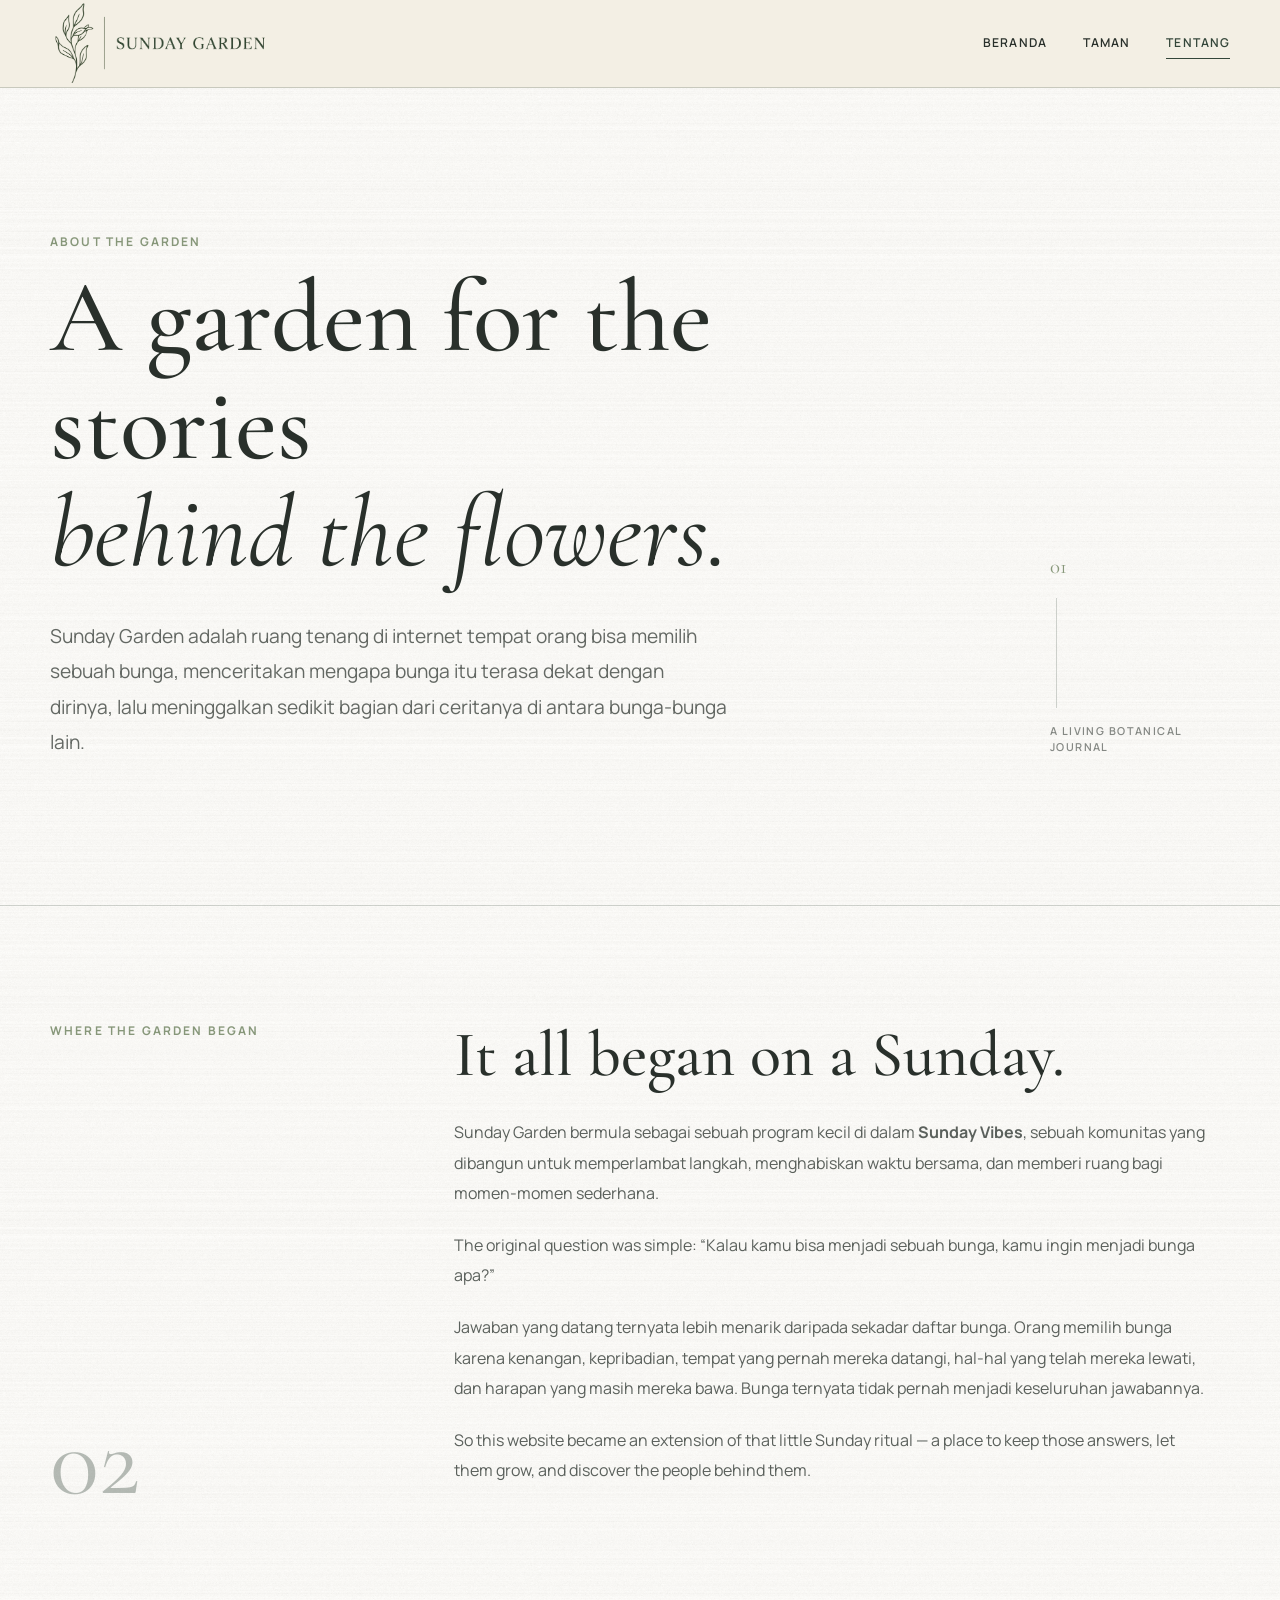
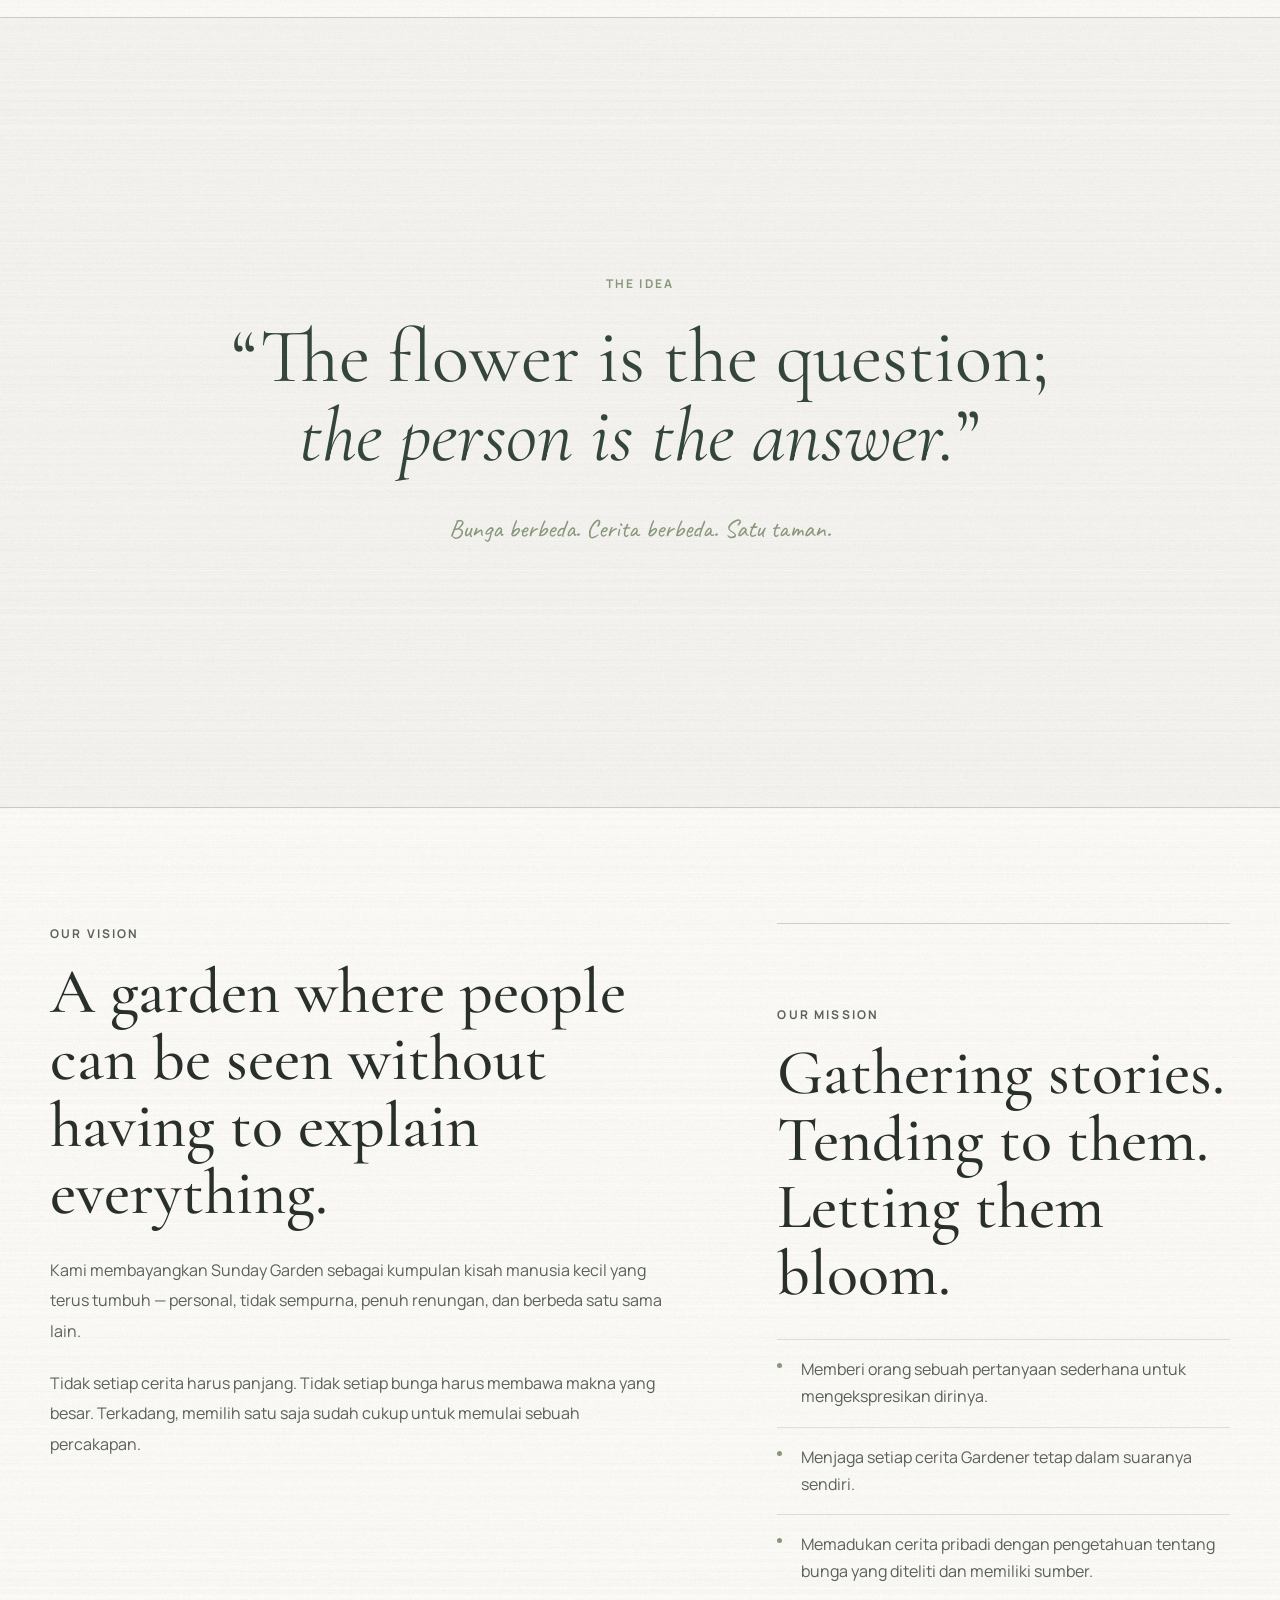
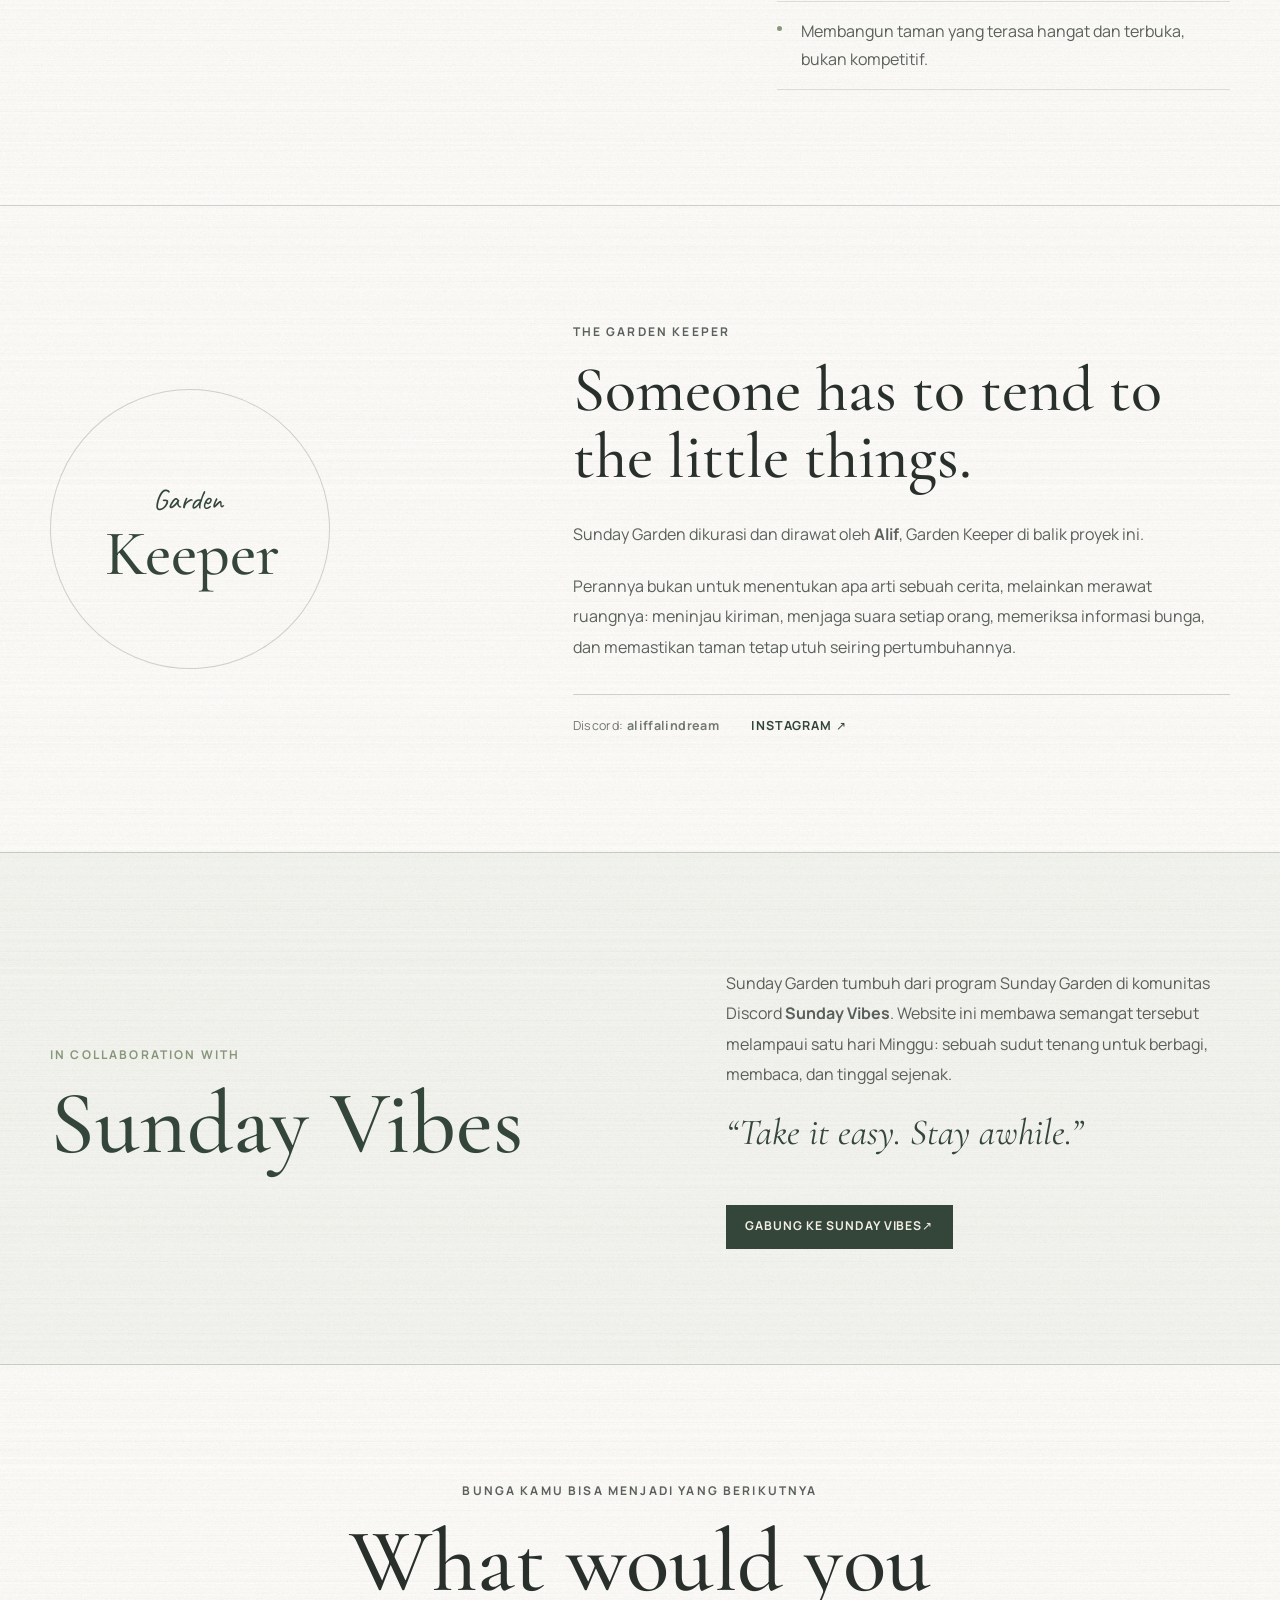
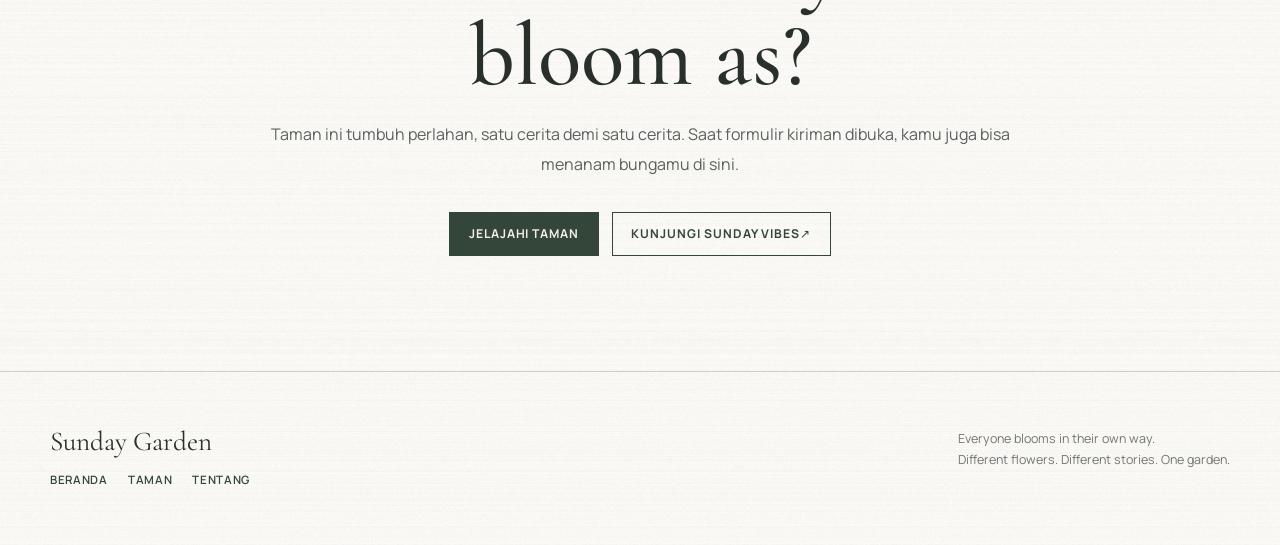
==== commit 8ff31782: "language fix v3" ====
--- a/about.html
+++ b/about.html
@@ -49,7 +49,7 @@
           <span class="about-section-label__number">02</span>
         </div>
         <div class="about-copy reading-width">
-          <h2 id="origin-title">Semuanya dimulai pada suatu hari Minggu.</h2>
+          <h2 id="origin-title">It all began on a Sunday.</h2>
           <p>Sunday Garden bermula sebagai sebuah program kecil di dalam <strong>Sunday Vibes</strong>, sebuah komunitas yang dibangun untuk memperlambat langkah, menghabiskan waktu bersama, dan memberi ruang bagi momen-momen sederhana.</p>
           <p>The original question was simple: <em>“Kalau kamu bisa menjadi sebuah bunga, kamu ingin menjadi bunga apa?”</em></p>
           <p>Jawaban yang datang ternyata lebih menarik daripada sekadar daftar bunga. Orang memilih bunga karena kenangan, kepribadian, tempat yang pernah mereka datangi, hal-hal yang telah mereka lewati, dan harapan yang masih mereka bawa. Bunga ternyata tidak pernah menjadi keseluruhan jawabannya.</p>
@@ -72,13 +72,13 @@
       <div class="container about-values">
         <article class="about-value">
           <p class="eyebrow">Our vision</p>
-          <h2 id="vision-title">Sebuah taman tempat orang bisa dilihat tanpa harus menjelaskan segalanya.</h2>
-          <p>We imagine Sunday Garden as a growing collection of small human stories — personal, imperfect, thoughtful, and different from one another.</p>
-          <p>Not every story needs to be long. Not every flower needs to carry a grand meaning. Sometimes choosing one is enough to start a conversation.</p>
+          <h2 id="vision-title">A garden where people can be seen without having to explain everything.</h2>
+          <p>Kami membayangkan Sunday Garden sebagai kumpulan kisah manusia kecil yang terus tumbuh — personal, tidak sempurna, penuh renungan, dan berbeda satu sama lain.</p>
+          <p>Tidak setiap cerita harus panjang. Tidak setiap bunga harus membawa makna yang besar. Terkadang, memilih satu saja sudah cukup untuk memulai sebuah percakapan.</p>
         </article>
         <article class="about-value about-value--mission" aria-labelledby="mission-title">
           <p class="eyebrow">Our mission</p>
-          <h2 id="mission-title">Mengumpulkan cerita. Merawatnya. Membiarkannya mekar.</h2>
+          <h2 id="mission-title">Gathering stories. Tending to them. Letting them bloom.</h2>
           <ul class="about-list">
             <li>Memberi orang sebuah pertanyaan sederhana untuk mengekspresikan dirinya.</li>
             <li>Menjaga setiap cerita Gardener tetap dalam suaranya sendiri.</li>
@@ -97,7 +97,7 @@
         </div>
         <div class="about-copy">
           <p class="eyebrow">The Garden Keeper</p>
-          <h2 id="keeper-title">Seseorang harus merawat hal-hal kecil.</h2>
+          <h2 id="keeper-title">Someone has to tend to the little things.</h2>
           <p>Sunday Garden dikurasi dan dirawat oleh <strong>Alif</strong>, Garden Keeper di balik proyek ini.</p>
           <p>Perannya bukan untuk menentukan apa arti sebuah cerita, melainkan merawat ruangnya: meninjau kiriman, menjaga suara setiap orang, memeriksa informasi bunga, dan memastikan taman tetap utuh seiring pertumbuhannya.</p>
           <div class="about-keeper__links" aria-label="Garden Keeper links">
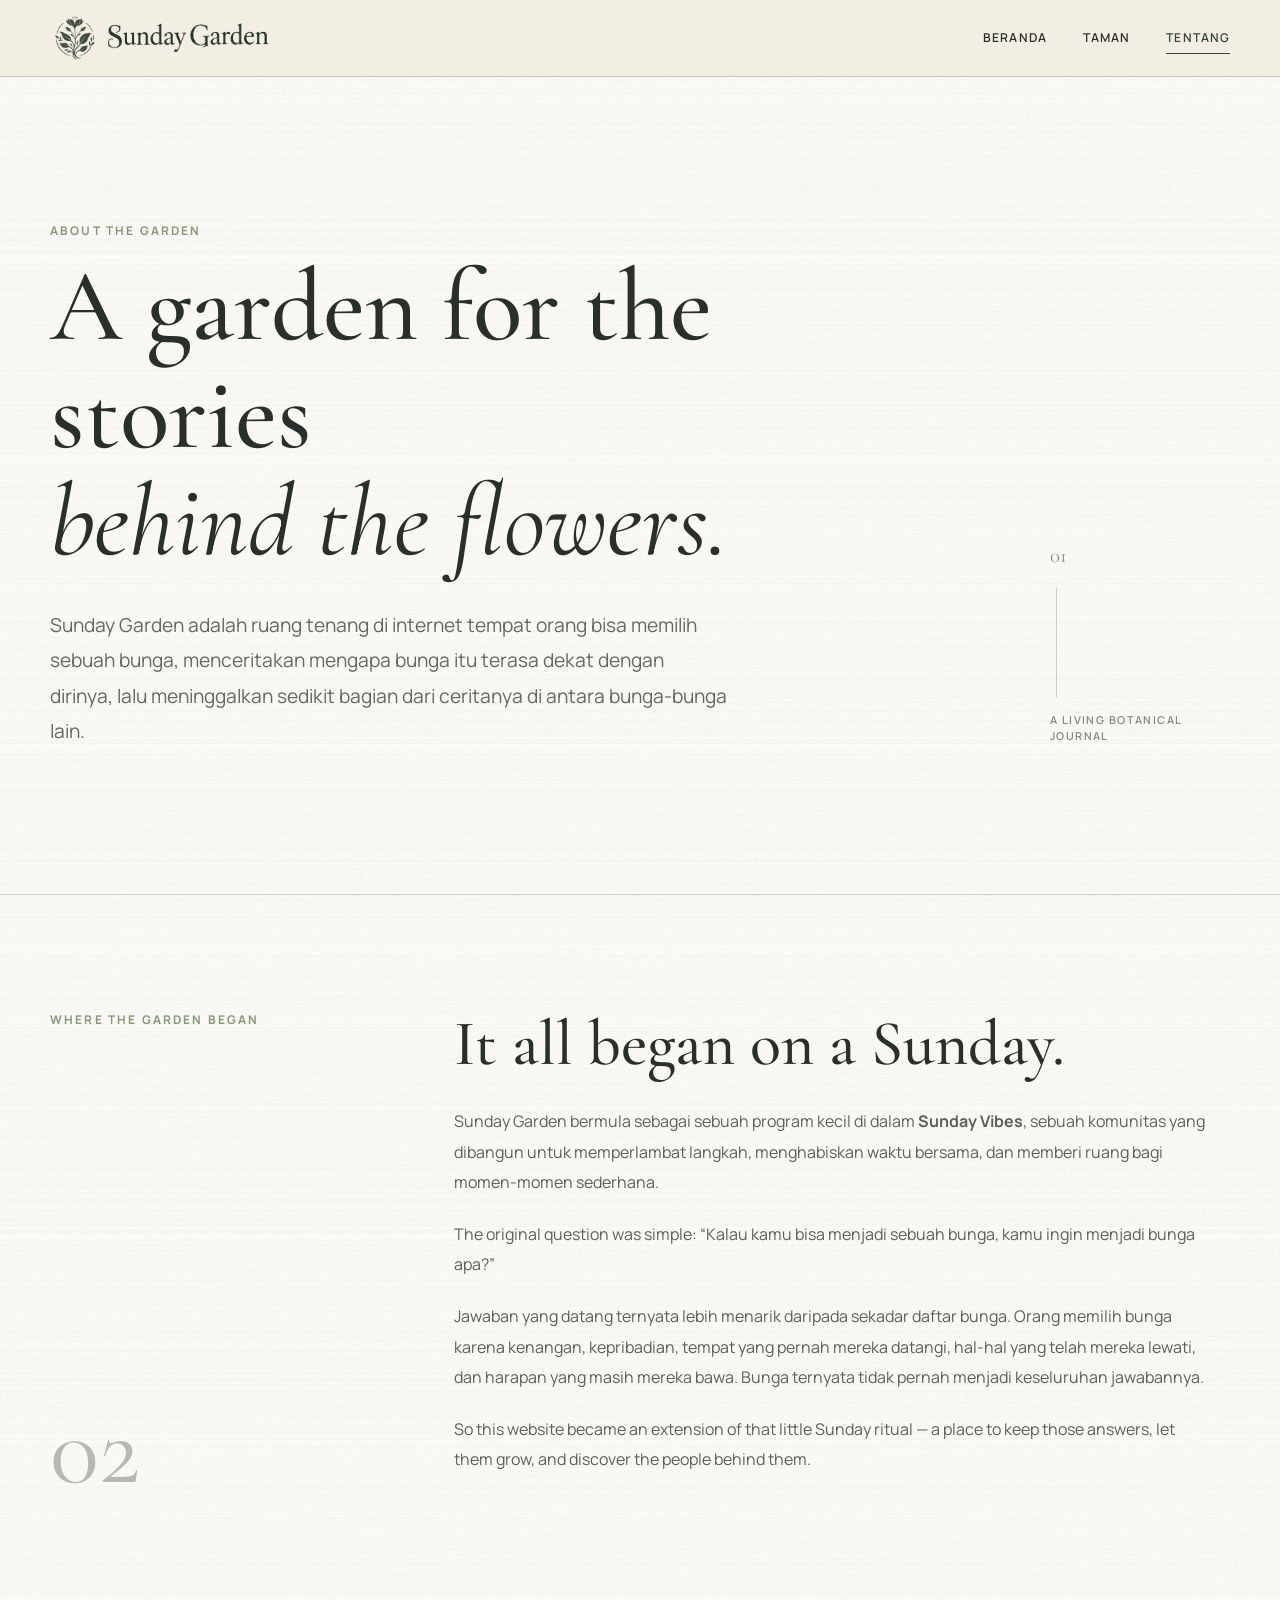
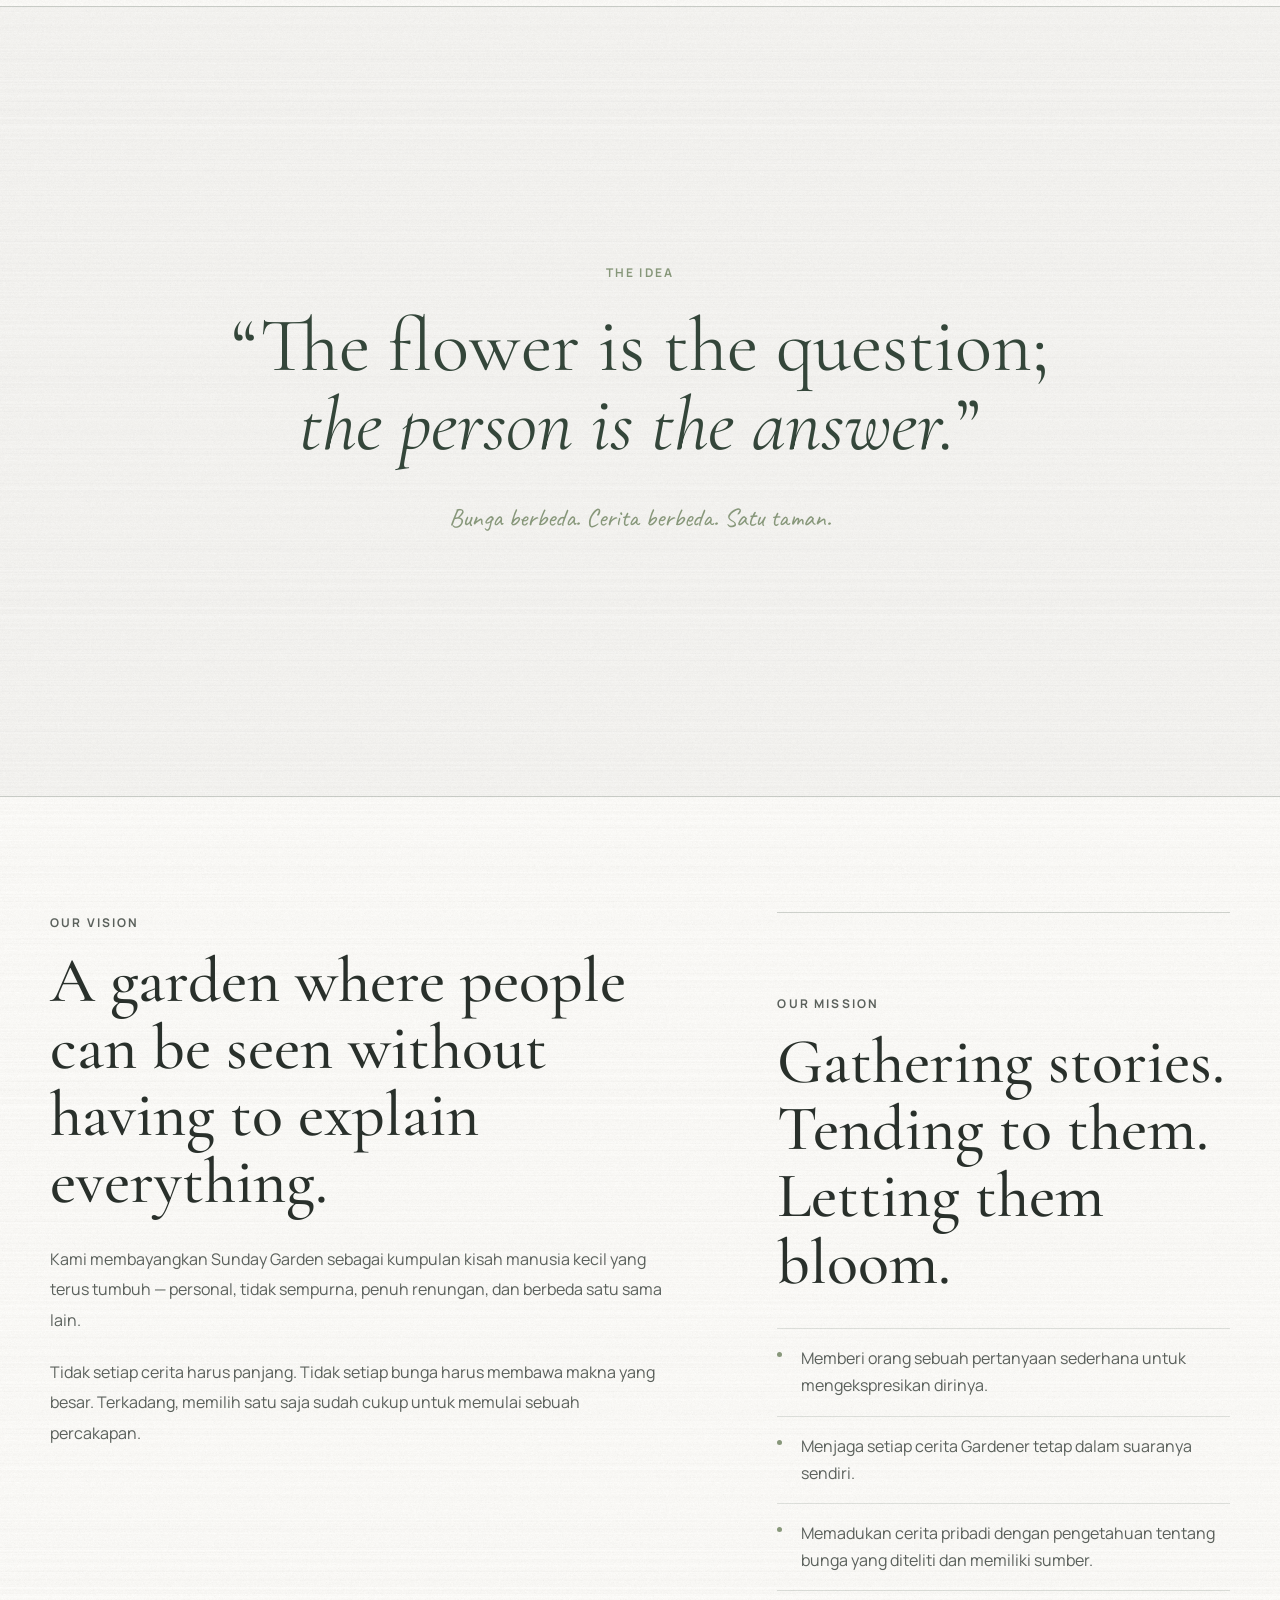
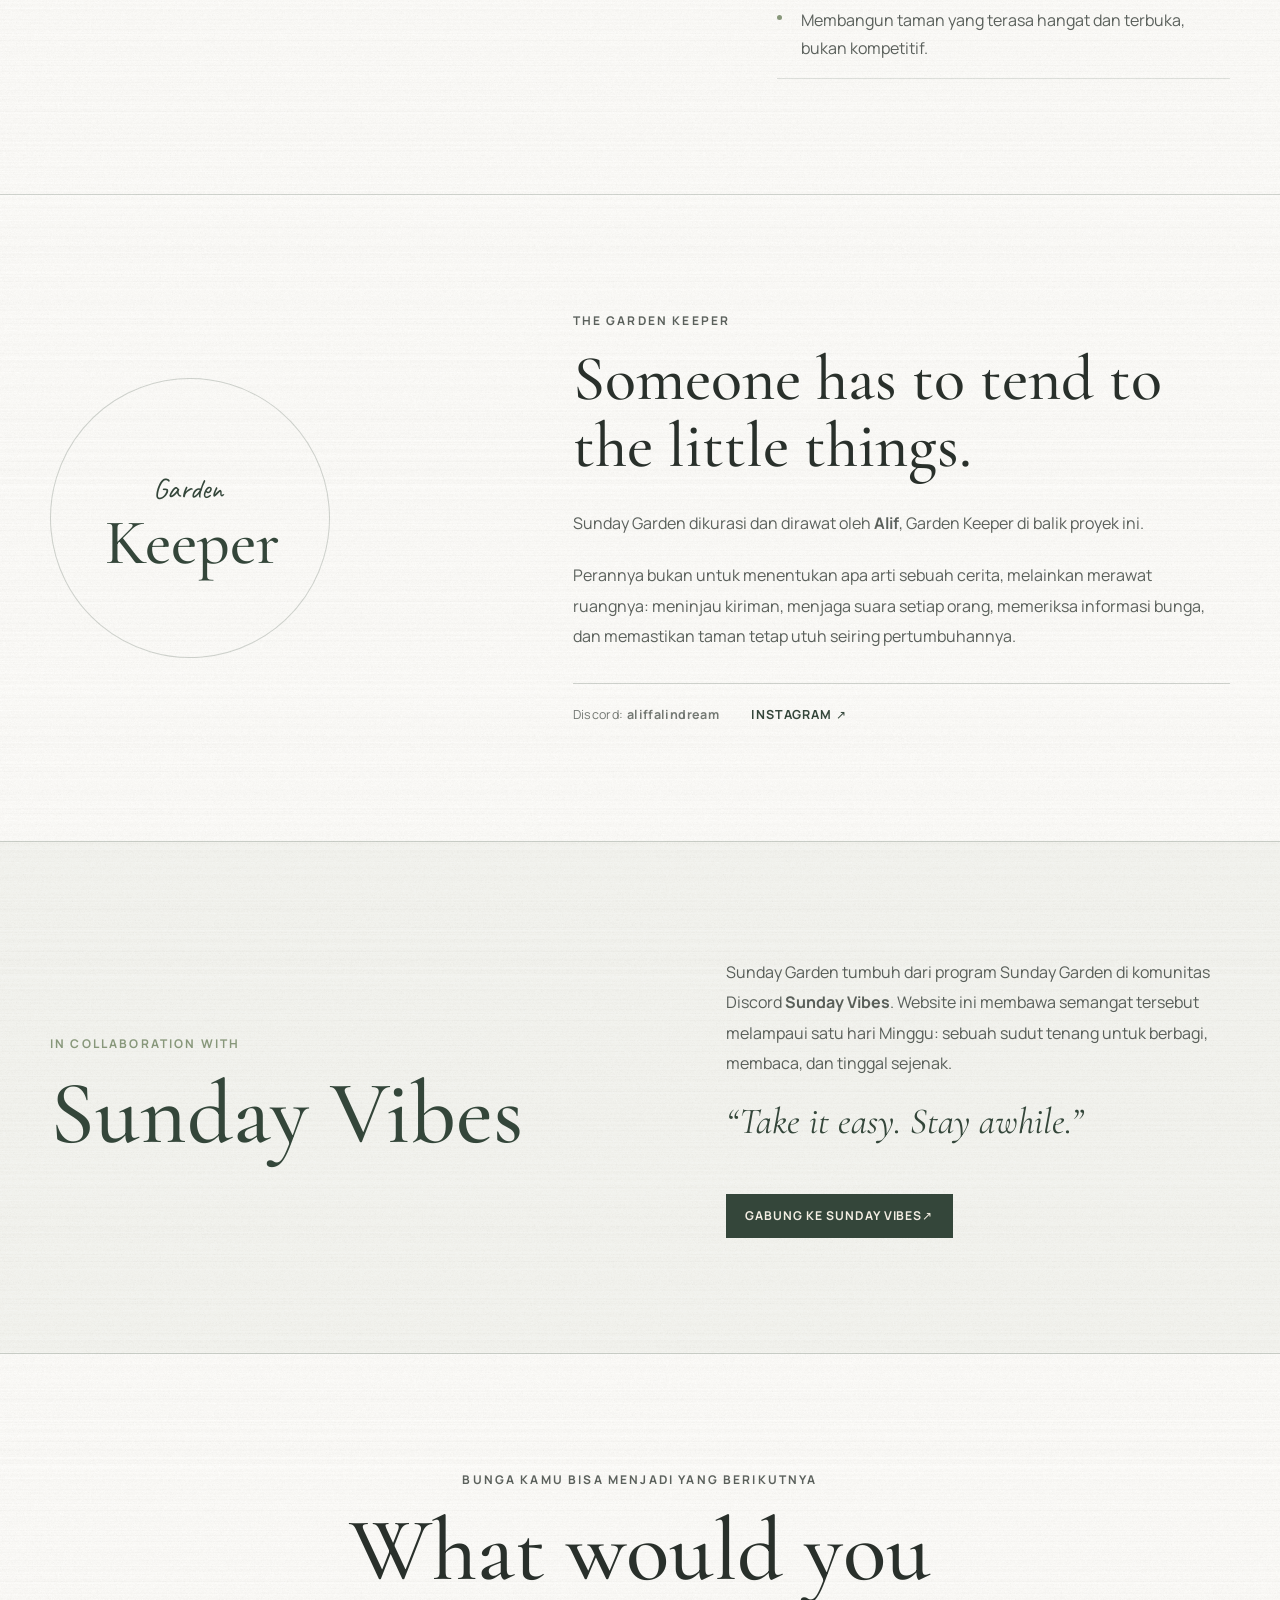
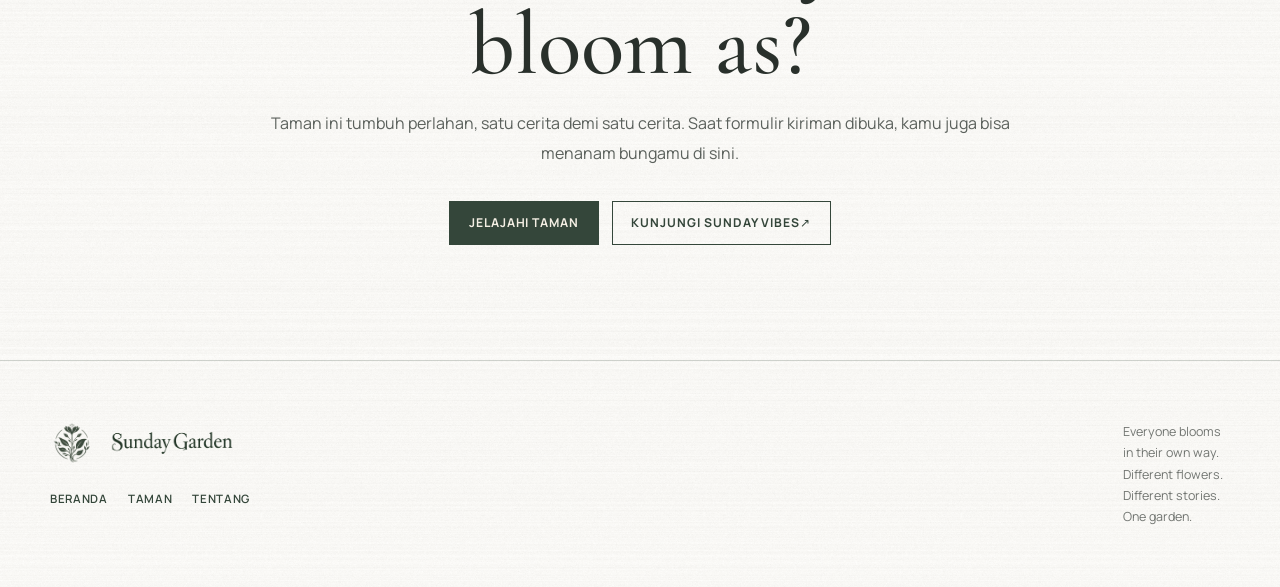
==== commit 5105320b: "brand identity navigation remake" ====
--- a/about.html
+++ b/about.html
@@ -15,7 +15,11 @@
   <meta name="twitter:card" content="summary_large_image">
   <meta name="twitter:title" content="About — Sunday Garden">
   <meta name="twitter:description" content="Learn how Sunday Garden began, what it believes, and the community behind the garden.">
-  <link rel="icon" href="assets/brand/favicon.png" type="image/png">
+  <link rel="icon" href="assets/brand/favicon/sg-favicon.svg" type="image/svg+xml">
+  <link rel="icon" href="assets/brand/favicon/favicon.ico" sizes="any">
+  <link rel="icon" href="assets/brand/favicon/sg-favicon-32.png" type="image/png" sizes="32x32">
+  <link rel="icon" href="assets/brand/favicon/sg-favicon-16.png" type="image/png" sizes="16x16">
+  <link rel="apple-touch-icon" href="assets/brand/favicon/sg-favicon-180.png" sizes="180x180">
   <link rel="stylesheet" href="css/main.css">
   <link rel="stylesheet" href="css/components.css">
   <link rel="stylesheet" href="css/about.css">
--- a/css/main.css
+++ b/css/main.css
@@ -34,7 +34,7 @@
   min-width: 320px;
   color: var(--ink);
   background-color: var(--paper);
-  background-image: url("../assets/textures/paper.webp");
+  background-image: url("../assets/textures/paper/paper.webp");
   background-repeat: repeat;
   background-size: 700px auto;
   font-family: var(--font-body);
--- a/css/components.css
+++ b/css/components.css
@@ -5,9 +5,7 @@
   top: 0;
   z-index: 20;
   border-bottom: 1px solid var(--border);
-  background: rgba(243, 238, 227, 0.94);
-  backdrop-filter: blur(8px);
-  -webkit-backdrop-filter: blur(8px);
+  background: rgba(243, 238, 227, .96);
 }
 
 .site-nav {
@@ -15,18 +13,21 @@
   align-items: center;
   justify-content: space-between;
   gap: 2rem;
-  min-height: 78px;
+  min-height: 76px;
 }
 
 .site-brand {
   display: inline-flex;
   align-items: center;
-  flex: 0 0 auto;
+  flex: 0 1 auto;
+  width: clamp(168px, 20vw, 226px);
+  min-width: 0;
   line-height: 0;
 }
 
 .site-brand img {
-  width: clamp(150px, 18vw, 220px);
+  display: block;
+  width: 100%;
   height: auto;
 }
 
@@ -71,9 +72,7 @@
   transform-origin: left;
 }
 
-.site-nav__links a[aria-current="page"] {
-  color: var(--forest);
-}
+.site-nav__links a[aria-current="page"] { color: var(--forest); }
 
 .site-nav__toggle {
   display: none;
@@ -102,16 +101,11 @@
   transition: transform 180ms ease, opacity 180ms ease;
 }
 
-.site-nav__toggle[aria-expanded="true"] .site-nav__toggle-bars span:first-child {
-  transform: translateY(3px) rotate(45deg);
-}
-
-.site-nav__toggle[aria-expanded="true"] .site-nav__toggle-bars span:last-child {
-  transform: translateY(-3px) rotate(-45deg);
-}
+.site-nav__toggle[aria-expanded="true"] .site-nav__toggle-bars span:first-child { transform: translateY(3px) rotate(45deg); }
+.site-nav__toggle[aria-expanded="true"] .site-nav__toggle-bars span:last-child { transform: translateY(-3px) rotate(-45deg); }
 
 .site-footer {
-  padding: 3.5rem var(--gutter);
+  padding: 3.75rem var(--gutter);
   border-top: 1px solid var(--border);
 }
 
@@ -119,15 +113,53 @@
   display: flex;
   align-items: flex-start;
   justify-content: space-between;
-  gap: 2rem;
+  gap: 3rem;
   width: min(100%, var(--content-width));
   margin-inline: auto;
 }
 
-.site-footer__mark {
-  font-family: var(--font-display);
-  font-size: 1.7rem;
-  line-height: 1;
+.site-footer__brand-block { min-width: 0; }
+
+.site-footer__brand {
+  display: inline-flex;
+  align-items: center;
+  gap: .75rem;
+  width: min(100%, 185px);
+  color: inherit;
+  text-decoration: none;
+  line-height: 0;
+}
+
+.site-footer__brand > img:first-child {
+  width: clamp(34px, 4vw, 44px);
+  flex: 0 0 auto;
+}
+
+.site-footer__brand .site-footer__wordmark {
+  width: min(100%, 132px);
+  height: auto;
+}
+
+.site-footer__links {
+  display: flex;
+  flex-wrap: wrap;
+  gap: .5rem 1.25rem;
+  margin-top: 1rem;
+}
+
+.site-footer__links a {
+  color: var(--forest);
+  font-size: .72rem;
+  font-weight: 600;
+  letter-spacing: .06em;
+  text-decoration: none;
+  text-transform: uppercase;
+}
+
+.site-footer__links a:hover,
+.site-footer__links a:focus-visible {
+  text-decoration: underline;
+  text-underline-offset: .25rem;
 }
 
 .site-footer__meta {
@@ -136,28 +168,6 @@
   color: rgba(41, 48, 43, .65);
   font-size: .78rem;
   line-height: 1.7;
-}
-
-.site-footer__links {
-  display: flex;
-  flex-wrap: wrap;
-  gap: .5rem 1.25rem;
-  margin-top: .9rem;
-}
-
-.site-footer__links a {
-  color: var(--forest);
-  font-size: .72rem;
-  font-weight: 600;
-  letter-spacing: .06em;
-  text-decoration: none;
-  text-transform: uppercase;
-}
-
-.site-footer__links a:hover,
-.site-footer__links a:focus-visible {
-  text-decoration: underline;
-  text-underline-offset: .25rem;
 }
 
 .button {
@@ -180,33 +190,35 @@
 }
 
 .button:hover,
-.button:focus-visible {
-  color: var(--forest);
-  background: transparent;
-}
-
-.button--outline {
-  color: var(--forest);
-  background: transparent;
-}
-
+.button:focus-visible { color: var(--forest); background: transparent; }
+.button--outline { color: var(--forest); background: transparent; }
 .button--outline:hover,
-.button--outline:focus-visible {
-  color: var(--paper);
-  background: var(--forest);
+.button--outline:focus-visible { color: var(--paper); background: var(--forest); }
+
+.site-nav__links a,
+.button,
+.text-link,
+.site-footer__links a { -webkit-tap-highlight-color: transparent; }
+
+.site-nav__toggle:focus-visible,
+.garden-search input:focus-visible,
+.garden-filter select:focus-visible { outline-offset: 3px; }
+
+@media (max-width: 900px) {
+  .site-nav { gap: 1rem; min-height: 72px; }
+  .site-brand { width: clamp(155px, 22vw, 195px); }
+  .site-nav__links { gap: clamp(.75rem, 2.5vw, 1.5rem); }
+  .site-nav__links a { font-size: .7rem; }
 }
 
 @media (max-width: 680px) {
-  .site-header {
-    backdrop-filter: none;
-    -webkit-backdrop-filter: none;
-  }
-
   .site-nav {
     position: relative;
     min-height: 70px;
     padding-block: .85rem;
   }
+
+  .site-brand { width: clamp(145px, 47vw, 182px); }
 
   .site-nav__toggle {
     display: inline-grid;
@@ -235,88 +247,20 @@
     transform: translateY(0);
   }
 
-  .site-nav__links li {
-    border-bottom: 1px solid rgba(52, 70, 58, .1);
-  }
-
-  .site-nav__links li:last-child {
-    border-bottom: 0;
-  }
-
-  .site-nav__links a {
-    display: block;
-    padding: .85rem 0;
-  }
-
-  .site-nav__links a::after {
-    display: none;
-  }
-
-  .site-footer__inner {
-    flex-direction: column;
-  }
+  .site-nav__links li { border-bottom: 1px solid rgba(52, 70, 58, .1); }
+  .site-nav__links li:last-child { border-bottom: 0; }
+  .site-nav__links a { display: block; padding: .85rem .1rem; font-size: .78rem; }
+  .site-nav__links a::after { display: none; }
+
+  .site-footer { padding-block: 2.75rem; }
+  .site-footer__inner { flex-direction: column; gap: 1.75rem; }
+  .site-footer__meta { max-width: 28rem; }
+  .site-footer__brand { width: min(100%, 175px); }
 }
 
 @media (prefers-reduced-motion: reduce) {
   .site-nav__links,
   .site-nav__links a::after,
   .site-nav__toggle-bars span,
-  .button {
-    transition: none;
-  }
-}
-
-/* Phase 07 — navigation refinement */
-@media (max-width: 900px) and (min-width: 681px) {
-  .site-nav { min-height: 72px; }
-  .site-brand img { width: clamp(145px, 20vw, 190px); }
-  .site-nav__links { gap: 1.15rem; }
-  .site-nav__links a { font-size: .7rem; }
-}
-
-@media (max-width: 680px) {
-  .site-brand img { width: min(46vw, 175px); }
-
-  .site-nav__links a {
-    display: block;
-    padding: .85rem .1rem;
-    font-size: .78rem;
-  }
-
-  .site-nav__links a::after { bottom: .45rem; }
-
-  .site-footer { padding-block: 2.75rem; }
-  .site-footer__inner { flex-direction: column; }
-  .site-footer__meta { max-width: 28rem; }
-}
-
-
-/* Phase 08 — accessible interaction details */
-.site-nav__links a,
-.button,
-.text-link,
-.site-footer__links a {
-  -webkit-tap-highlight-color: transparent;
-}
-
-.site-nav__toggle:focus-visible,
-.garden-search input:focus-visible,
-.garden-filter select:focus-visible {
-  outline-offset: 3px;
-}
-
-/* RF-006 — Global navigation/footer responsive audit */
-.site-nav,
-.site-footer__inner { min-width: 0; }
-.site-brand { min-width: 0; }
-.site-brand img { max-width: 100%; }
-
-@media (max-width: 900px) {
-  .site-nav { gap: 1rem; }
-  .site-nav__links { gap: clamp(.75rem, 2.5vw, 1.5rem); }
-}
-
-@media (max-width: 680px) {
-  .site-brand img { width: clamp(135px, 42vw, 185px); }
-  .site-footer__inner { flex-direction: column; gap: 1.5rem; }
-}
+  .button { transition: none; }
+}
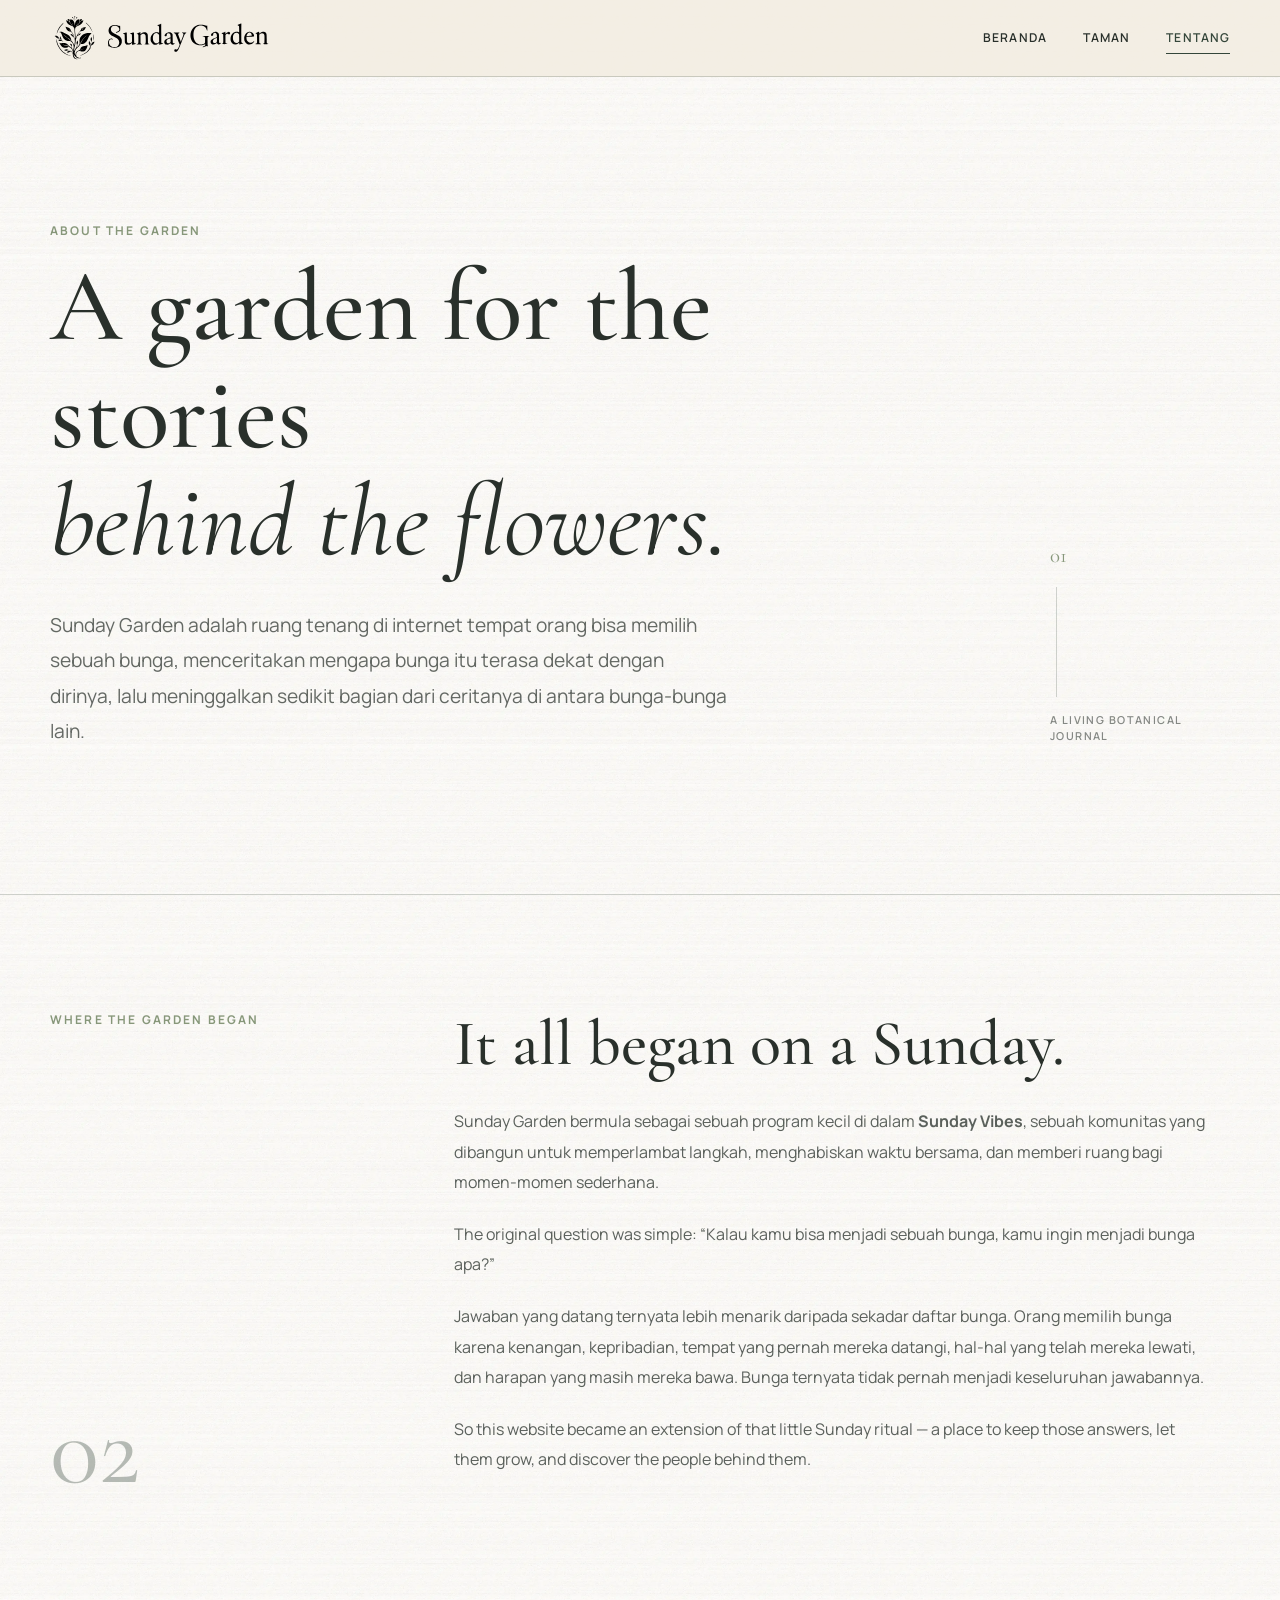
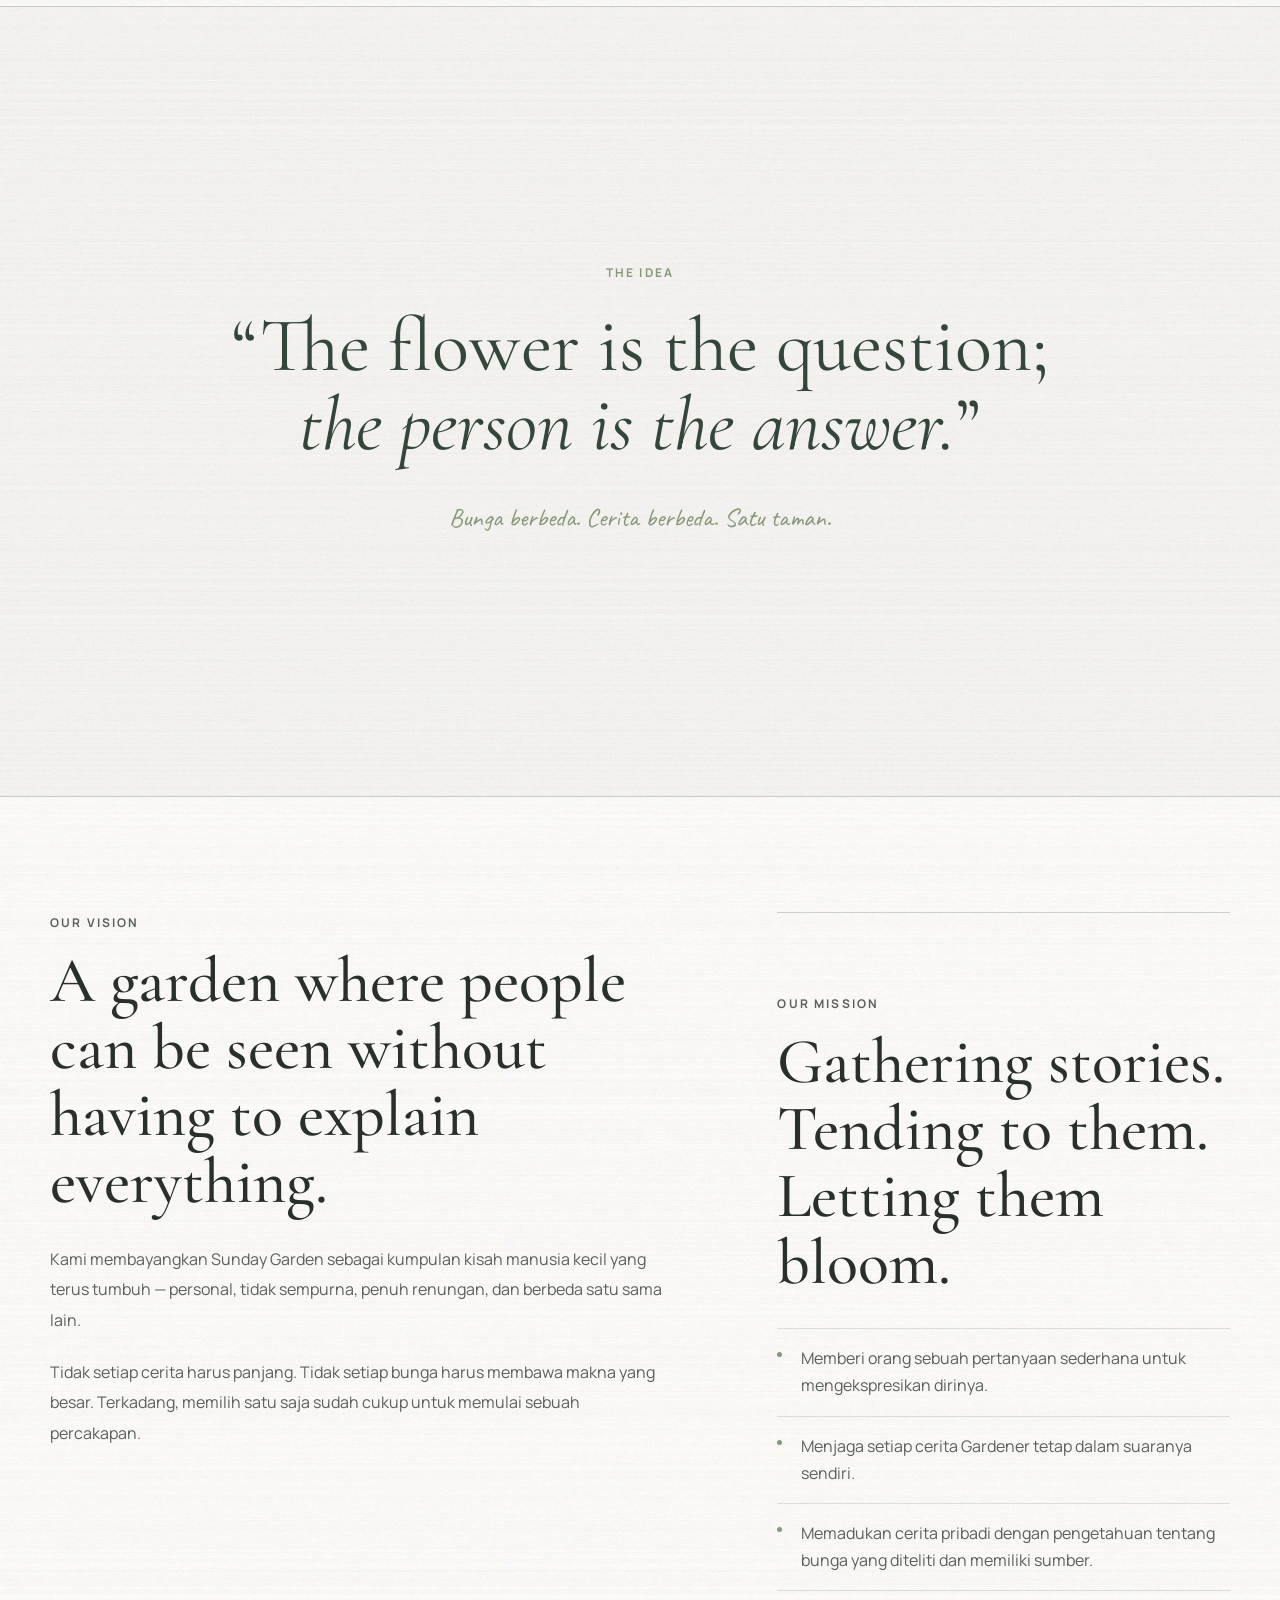
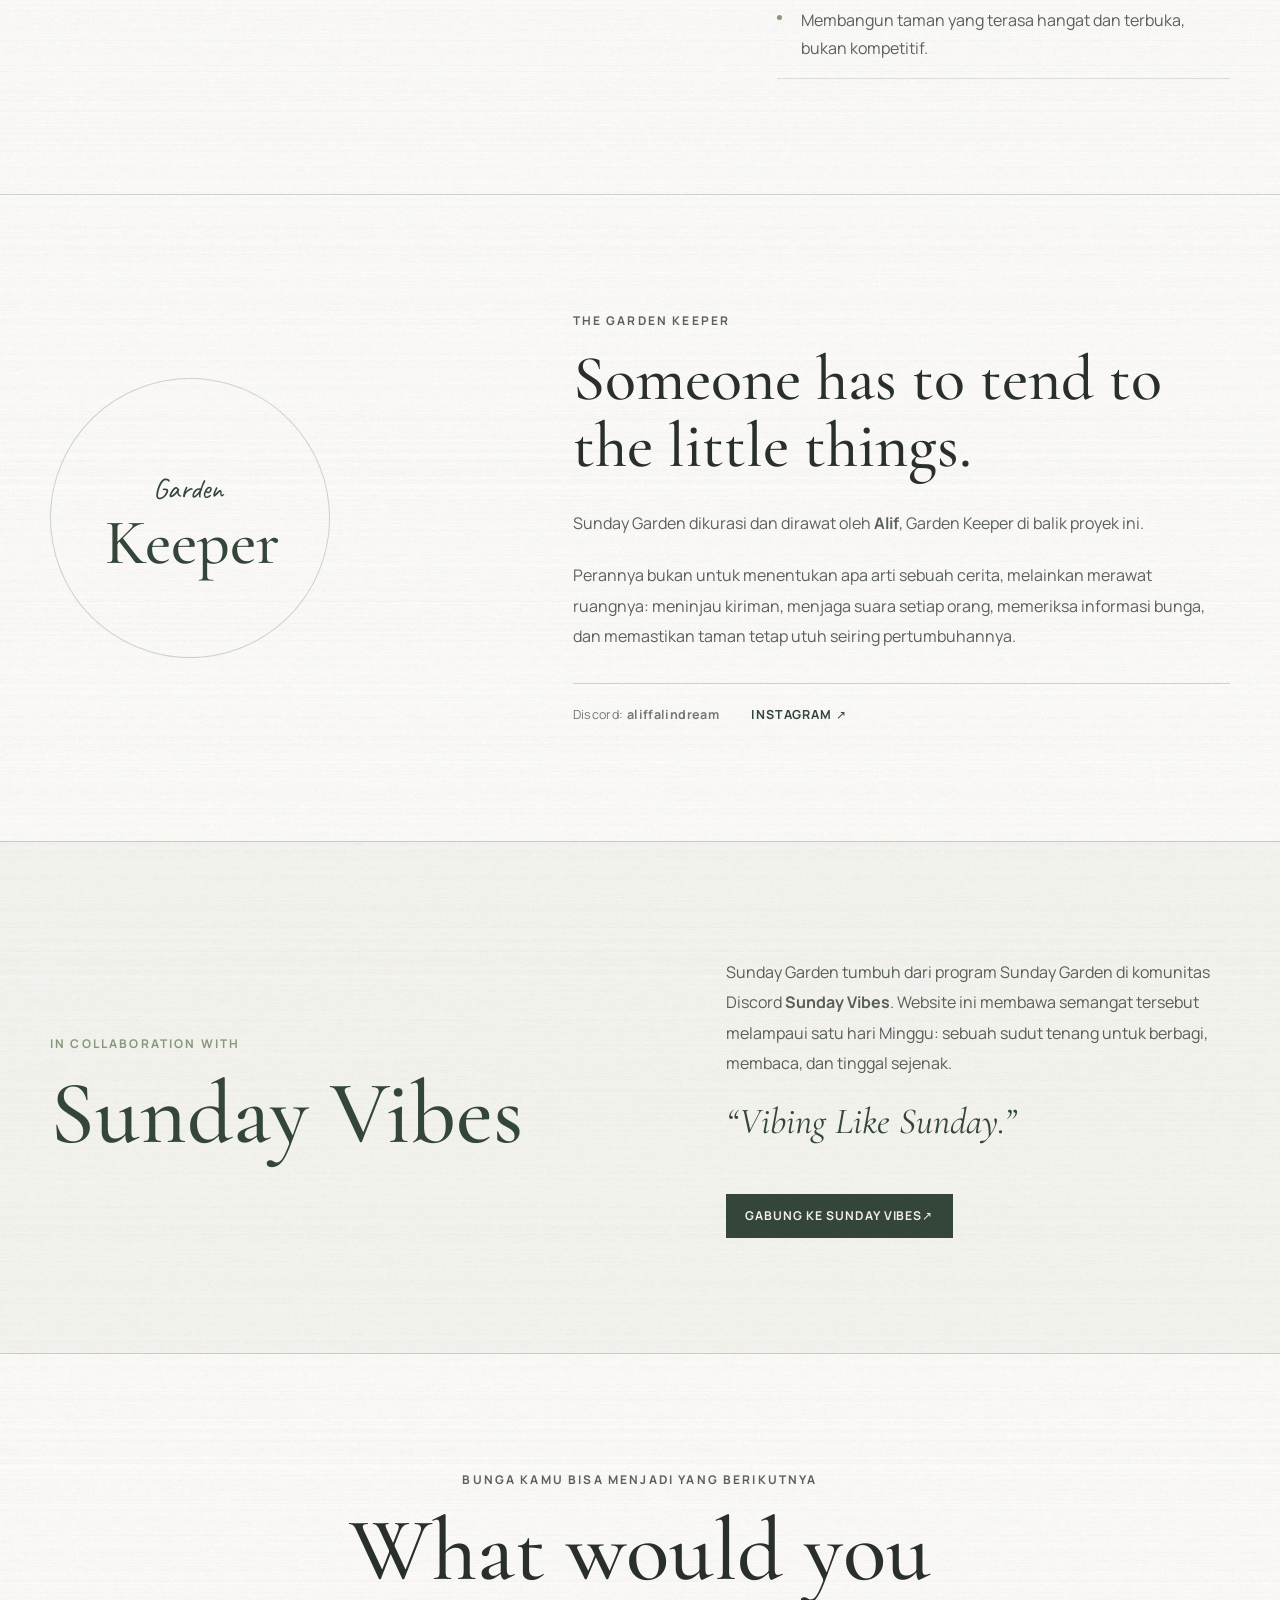
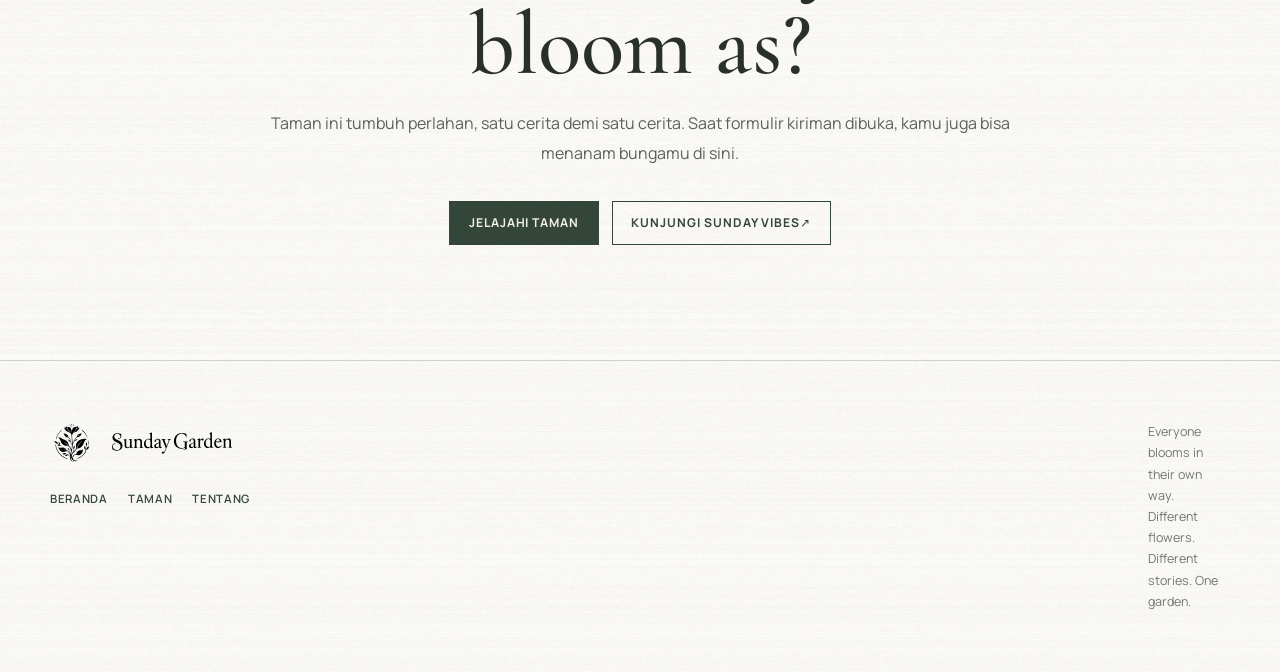
==== commit 33c5fdd0: "file and code fix + prd inside" ====
--- a/about.html
+++ b/about.html
@@ -24,7 +24,6 @@
   <link rel="stylesheet" href="css/components.css">
   <link rel="stylesheet" href="css/about.css">
   <script src="js/main.js" defer></script>
-  <script src="js/about.js" defer></script>
 </head>
 <body>
   <a class="skip-link" href="#main-content">Lewati ke konten utama</a>
@@ -120,13 +119,13 @@
         </div>
         <div class="about-collab__copy">
           <p>Sunday Garden tumbuh dari program Sunday Garden di komunitas Discord <strong>Sunday Vibes</strong>. Website ini membawa semangat tersebut melampaui satu hari Minggu: sebuah sudut tenang untuk berbagi, membaca, dan tinggal sejenak.</p>
-          <p class="about-collab__motto">“Take it easy. Stay awhile.”</p>
+          <p class="about-collab__motto">“Vibing Like Sunday.”</p>
           <a class="button" href="https://discord.gg/Nv282KzXm" target="_blank" rel="noopener noreferrer">Gabung ke Sunday Vibes <span aria-hidden="true">↗</span></a>
         </div>
       </div>
     </section>
 
-    <section class="about-cta section" aria-labelledby="about-cta-title">
+    <section id="plant" class="about-cta section" aria-labelledby="about-cta-title">
       <div class="container about-cta__inner">
         <p class="eyebrow">Bunga kamu bisa menjadi yang berikutnya</p>
         <h2 id="about-cta-title">What would you bloom as?</h2>
--- a/css/main.css
+++ b/css/main.css
@@ -34,7 +34,7 @@
   min-width: 320px;
   color: var(--ink);
   background-color: var(--paper);
-  background-image: url("../assets/textures/paper/paper.webp");
+  background-image: url("../assets/textures/paper.webp");
   background-repeat: repeat;
   background-size: 700px auto;
   font-family: var(--font-body);
